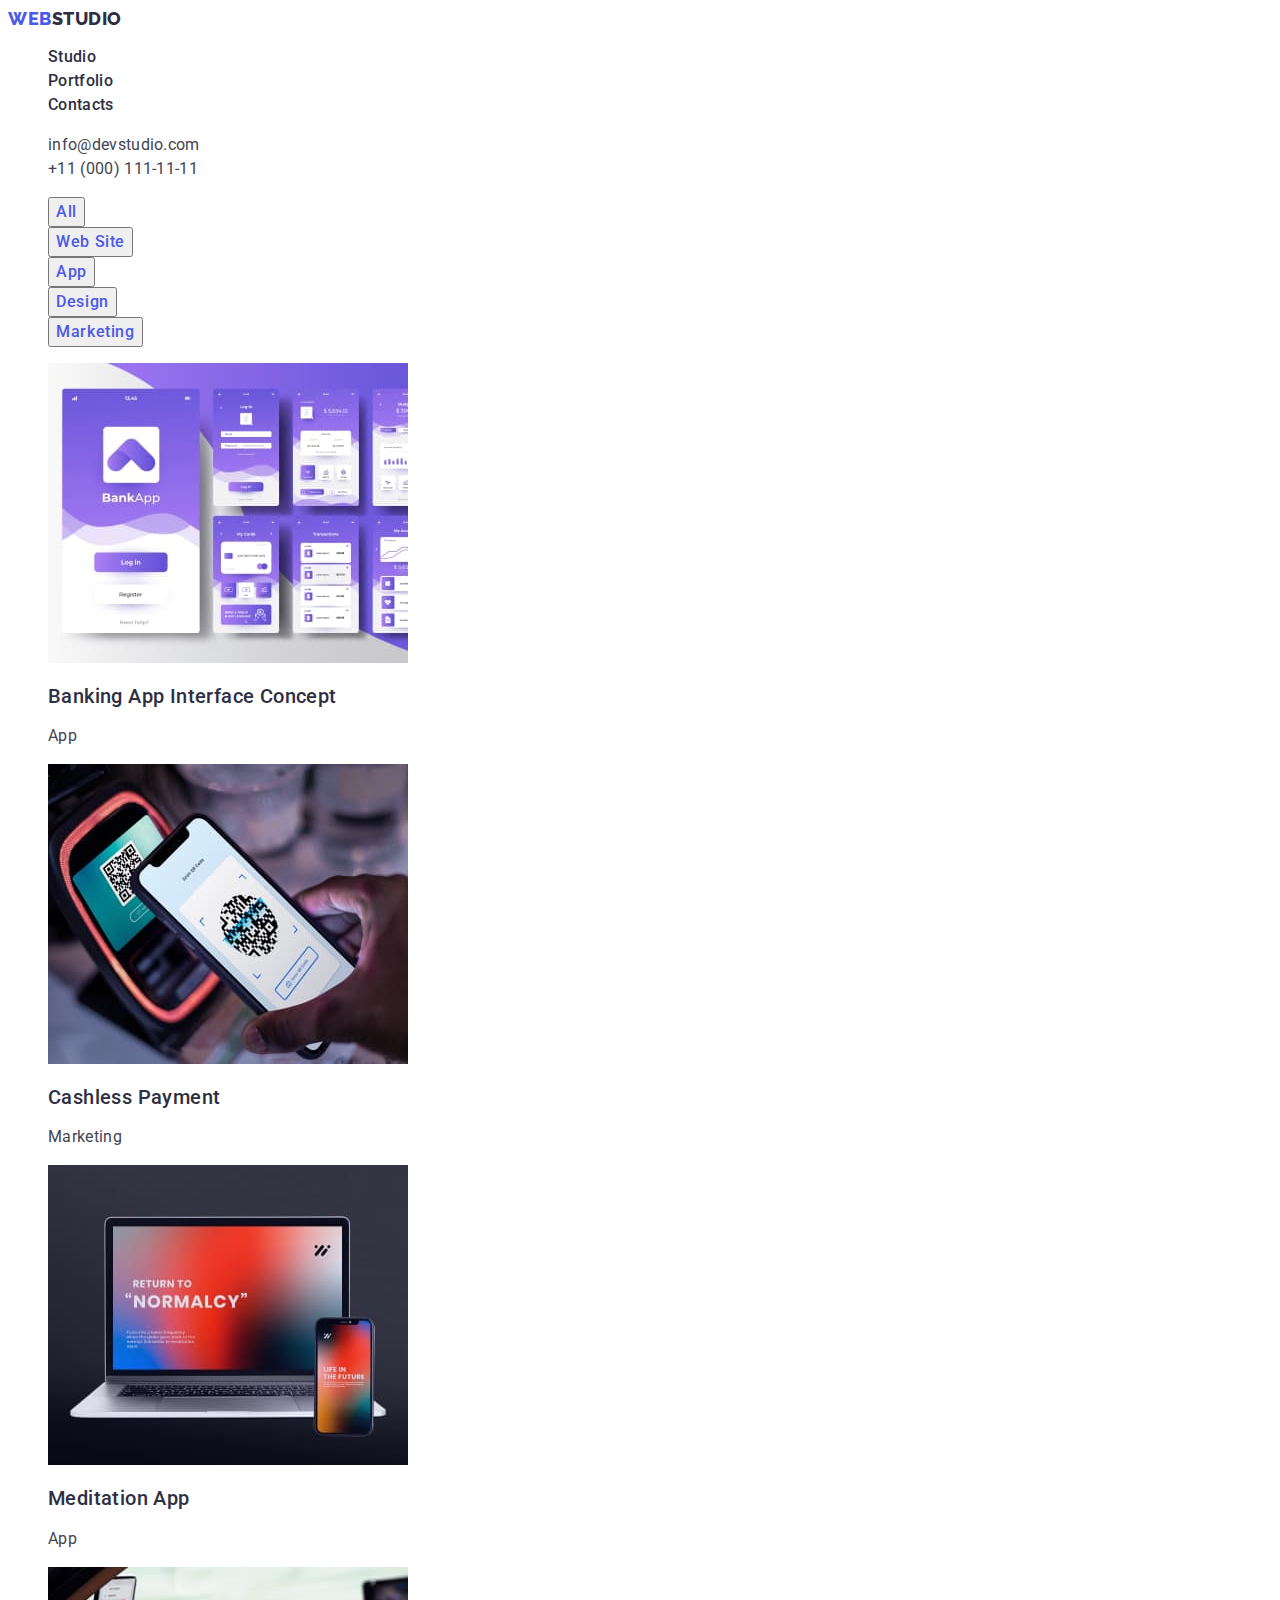
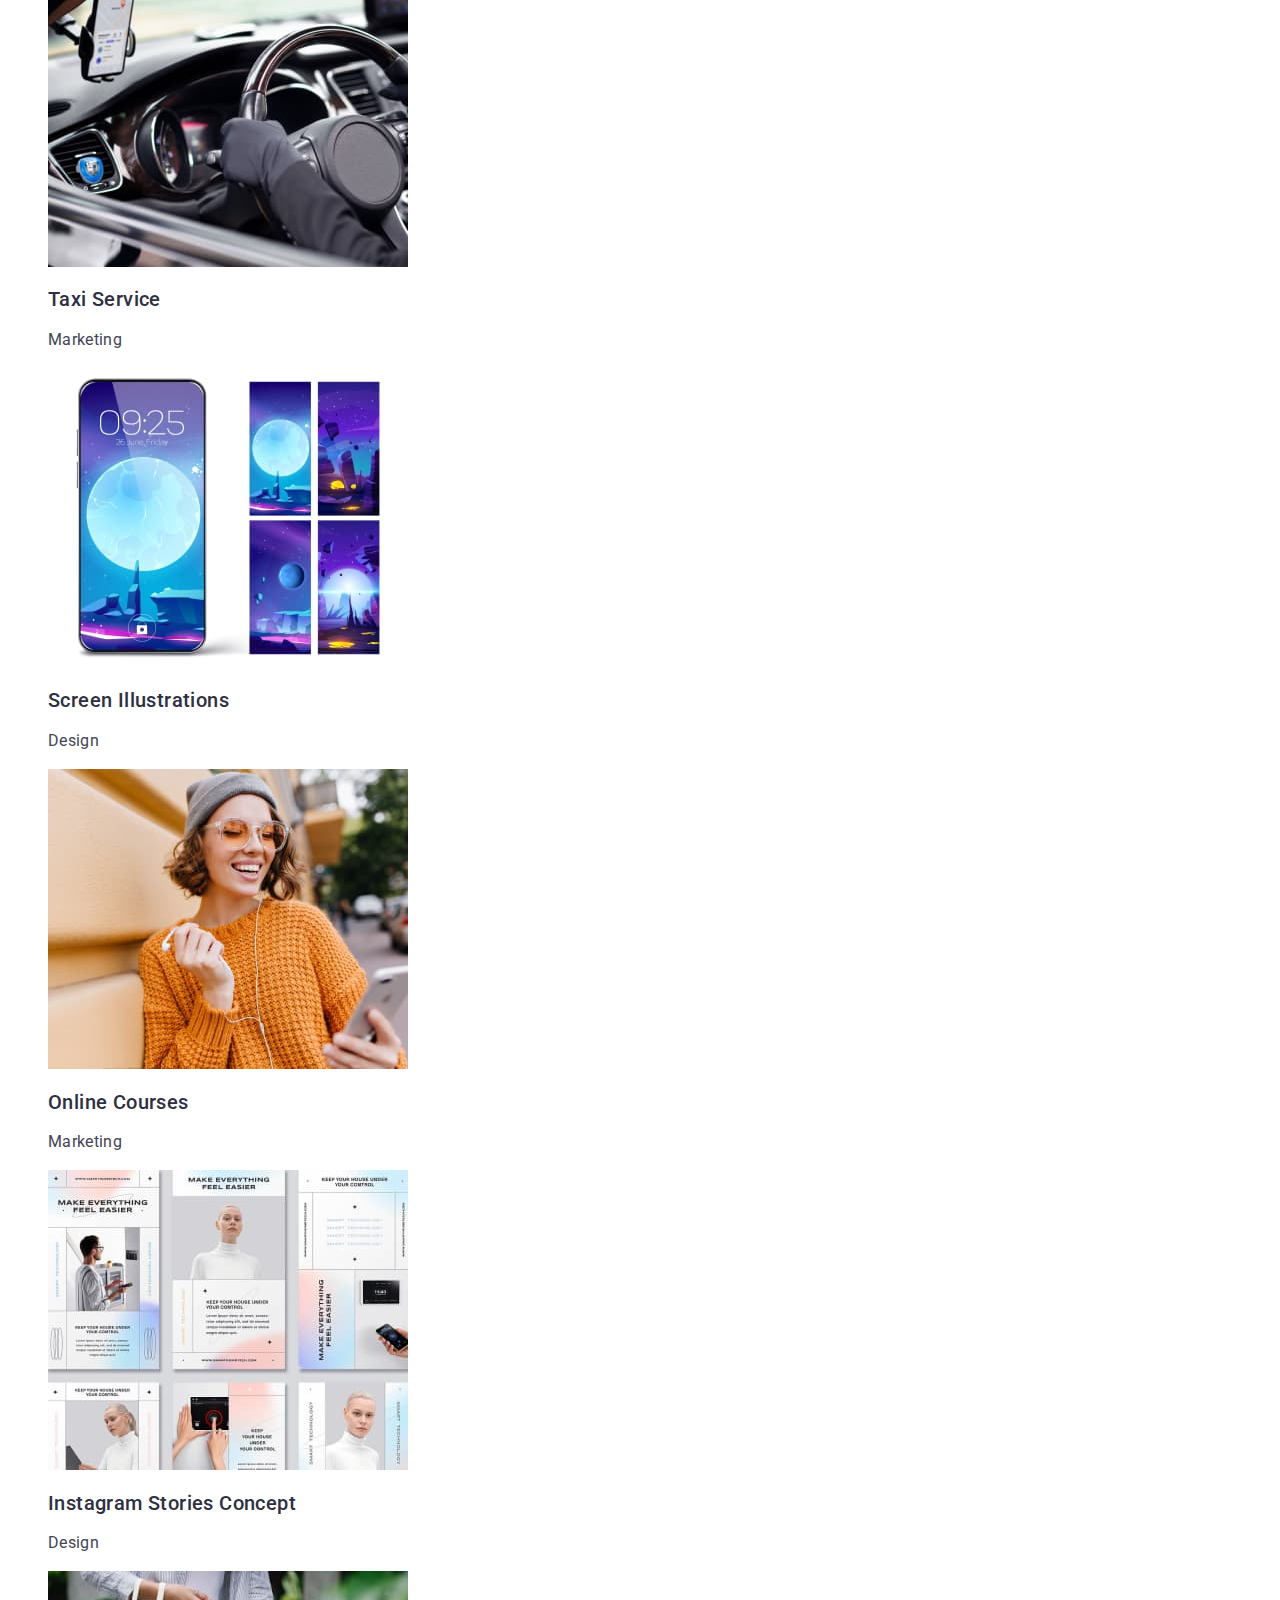
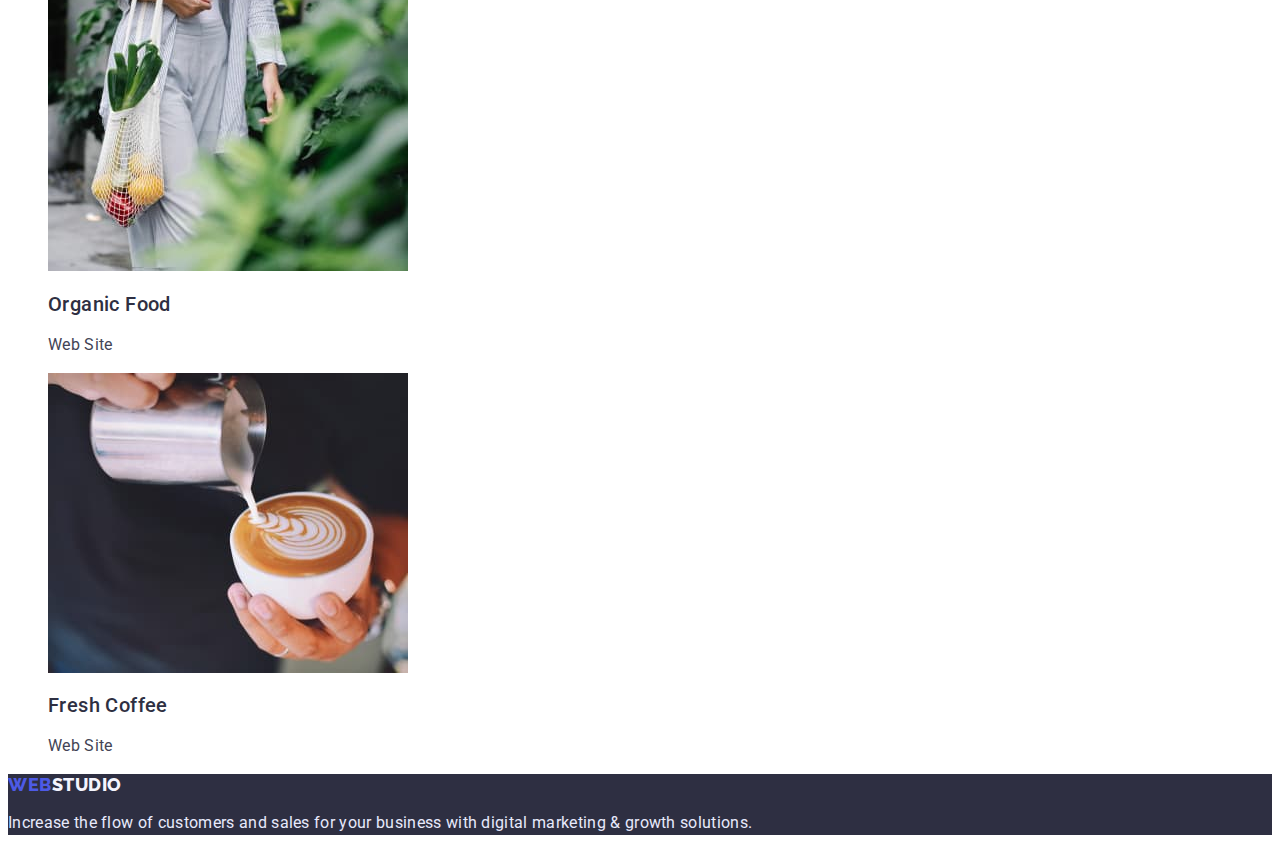
==== portfolio.html @ 5715802c "start" ====
<!DOCTYPE html>
<html lang="en">

<head>
    <meta charset="UTF-8">
    <meta http-equiv="X-UA-Compatible" content="IE=edge">
    <meta name="viewport" content="width=device-width, initial-scale=1.0">
    <title>WebStudio</title>
    <link rel="preconnect" href="https://fonts.googleapis.com">
    <link rel="preconnect" href="https://fonts.gstatic.com" crossorigin>
    <link href="https://fonts.googleapis.com/css2?family=Raleway:wght@800&family=Roboto:wght@400;500;700;900&display=swap"
        rel="stylesheet">
    <link rel="stylesheet" href="./css/styles.css">
</head>

<body>
    <header>
        <nav>
            <a class="logo link" href="">Web<span class="header-logo">Studio</span></a>
            <ul class="list">
                <li><a class="menu-link link" href="./index.html">Studio</a></li>
                <li><a class="menu-link link" href="">Portfolio</a></li>
                <li><a class="menu-link link" href="">Contacts</a></li>
            </ul>
        </nav>
        <address class="contacts">
            <ul class="list">
                <li>
                    <a class="contacts-menu link" href="mailto:info@devstudio.com">info@devstudio.com</a>
                </li>
                <li>
                    <a class="contacts-menu link" href="tel:+110001111111">+11 (000) 111-11-11</a>
                </li>
            </ul>
        </address>
    </header>
    <main>
        <!-- Projects -->
        <section>
            <h1 class="projects-title" hidden>Projects</h1>
            <ul class="list">
            <li>
                <button class="filter-btn-activ" type="button">All</button>
            </li>
            <li>
                <button class="filter-btn-activ" type="button">Web Site</button>
            </li>
            <li>
                <button class="filter-btn-activ" type="button">App</button>
            </li>
            <li>
                <button class="filter-btn-activ" type="button">Design</button>
            </li>
            <li>
                <button class="filter-btn-activ" type="button">Marketing</button>
            </li>
            </ul>

            <ul class="list">
                <li>
                    <a class="link" href="">
                        <img src="./images/banking-app.jpg" alt="banking-app" width="360" height="300"/>
                    <h2 class="card-title">Banking App Interface Concept</h2>
                    <p class="card-text">App</p></a>
                </li>
                <li>
                    <a class="link" href="">
                        <img src="./images/cachleess-payment.jpg" alt="cachleess-payment" width="360" height="300"/>
                    <h2 class="card-title">Cashless Payment</h2>
                    <p class="card-text">Marketing</p></a>
                </li>
                <li>
                    <a class="link" href="">
                        <img src="./images/meditaion-app.jpg" alt="meditaion-app" width="360" height="300"/>
                    
                    <h2 class="card-title">Meditation App</h2>
                    <p class="card-text">App</p></a>
                </li>
                <li>
                    <a class="link" href="">
                        <img src="./images/taxi-service.jpg" alt="taxi-service" width="360" height="300"/>
                    
                    <h2 class="card-title">Taxi Service</h2>
                    <p class="card-text">Marketing</p></a>
                </li>
                <li>
                    <a class="link" href="">
                        <img src="./images/screen-illustration.jpg" alt="screen-illustration" width="360" height="300"/>
                    
                    <h2 class="card-title">Screen Illustrations</h2>
                    <p class="card-text">Design</p></a>
                </li>
                <li>
                    <a class="link" href="">
                        <img src="./images/online-courses.jpg" alt="online-courses" width="360" height="300"/>
                    
                    <h2 class="card-title">Online Courses</h2>
                    <p class="card-text">Marketing</p></a>
                </li>

                <li>
                    <a class="link" href="">
                        <img src="./images/instagram-stories.jpg" alt="instagram-stories" width="360" height="300"/>
                    
                    <h2 class="card-title">Instagram Stories Concept</h2>
                    <p class="card-text">Design</p></a>
                </li>
                <li>
                    <a class="link" href="">
                        <img src="./images/organic-food.jpg" alt="organic-food" width="360" height="300"/>
                    
                    <h2 class="card-title">Organic Food</h2>
                    <p class="card-text">Web Site</p></a>
                </li>
                <li>
                        <a class="link" href="">
                            <img src="./images/fresh-coffe.jpg" alt="fresh-coffe" width="360" height="300"/>
                        
                        <h2 class="card-title">Fresh Coffee</h2>
                        <p class="card-text">Web Site</p></a>
                </li>
            
            </ul>
        </section>
       
    </main>
    <!-- footer -->
    <footer class="footer-color">
        <a class="logo link" href="./index.html">Web<span class="footter-logo">Studio</span></a>
        <p class="fotter-text">
            Increase the flow of customers and sales for your business with digital marketing & growth solutions.
        </p>
    </footer>

</body>

</html>
---- css/styles.css ----
:root {
    --accent-color: #404bbf;
    --primary-text-color: #434455;
    --secondary-color: #2E2F42;
    --logo-color: #4D5AE5;
    --main-titel-color:#ffffff;
    --fotter-text-color:#E7E9FC;
    --footter-logo-color:#F4F4FD;
 }   

.list {
list-style: none;
}
.link {
    text-decoration: none;
}


/*==============header============= */

.logo {
    font-family: "Raleway", sans-serif;
    font-weight: 800;
    font-size: 18px;
    line-height: 1.5;
    line-height: 1.17;
    letter-spacing: 0.03em;
    text-transform: uppercase;
    color: var(--logo-color)
}
.header-logo {
    color:var(--secondary-color);
}
.menu-link {
    font-weight: 500;
    font-size: 16px;
    line-height: 1.5;
    letter-spacing: 0.02em;
    color: var(--secondary-color);
}
.menu-link:hover,
.menu-link:focus {
    color: var(--accent-color);
}

.contacts {
        font-style:normal;
        }
.contacts-menu {
    font-style: normal;
    font-size: 16px;
    line-height: 1.5;
    letter-spacing: 0.02em;
    color: var(--primary-text-color);
}
.contacts-menu:hover,
.contacts-menu:focus {
    color: var(--accent-color);
}

/*=============== body============ */
body {
       font-family: "Roboto", sans-serif;
        color: var(--primary-text-color);
}
.hero-section {
    background-color: var(--secondary-color);
}
.section-team {
    background-color: var(--footter-logo-color);
}
.modal-btn {
        font-family: inherit;
        font-weight: 500;
        font-size: 16px;
        line-height: 1.5;
        letter-spacing: 0.04em;
        cursor: pointer;
        background-color: var(--logo-color);
        color:var(--main-titel-color);
}
.modal-btn:hover,
.modal-btn:focus {
background-color: var(--accent-color); 
}
.filter-btn-activ {
        font-family: inherit;
        font-weight:500;
        font-size: 16px;
        line-height: 1.5;
        letter-spacing: 0.04em;
        cursor: pointer;
        color: var(--logo-color);
}
.filter-btn-activ:hover,
.filter-btn-activ:hover{
    color: var(--main-titel-color);
    background-color: var(--accent-color);
}
.main-title {
        font-weight: 700;
        font-size: 56px;
        line-height: 1.07;
        text-align: center;
        letter-spacing: 0.02em;
        color:var(--main-titel-color);
}
.section-title {
        font-weight: 700;
        font-size: 36px;
        line-height: 1.11;
        text-align: center;
        letter-spacing: 0.02em;
        color:var(--secondary-color);
}
.rectangle-title, 
.team-title
 {
    font-weight: 700;
    font-size: 36px;
    line-height: 1.11;
    letter-spacing: 0.02em;
    text-align: center;
    text-transform: capitalize;
    color: var(--secondary-color);
}
.feature-title {
        font-weight: 500;
        font-size: 20px;
        line-height: 1.2;
        text-transform: capitalize;
        letter-spacing: 0.02em;
        color: var(--secondary-color);
}
.feature,
.team-text {
        font-size: 16px;
        line-height: 1.5;
        letter-spacing: 0.02em;
        color: var(--primary-text-color);
}
.card-title {
        font-weight: 500;
        font-size: 20px;
        line-height: 1.2;
        letter-spacing: 0.02em;
        color:var(--secondary-color);
}
.card-text {
        font-size: 16px;
        line-height: 1.5;
        letter-spacing: 0.02em;
        color: var(--primary-text-color);
}

/*================= body ==============*/
/* =======footer===== */
.footer-color {
    background-color:var(--secondary-color);
}
.fotter-text {
    font-size: 16px;
    line-height: 1.5;
    letter-spacing: 0.02em;
    color:var(--fotter-text-color);
}
.footter-logo {
    color: var(--footter-logo-color);
}
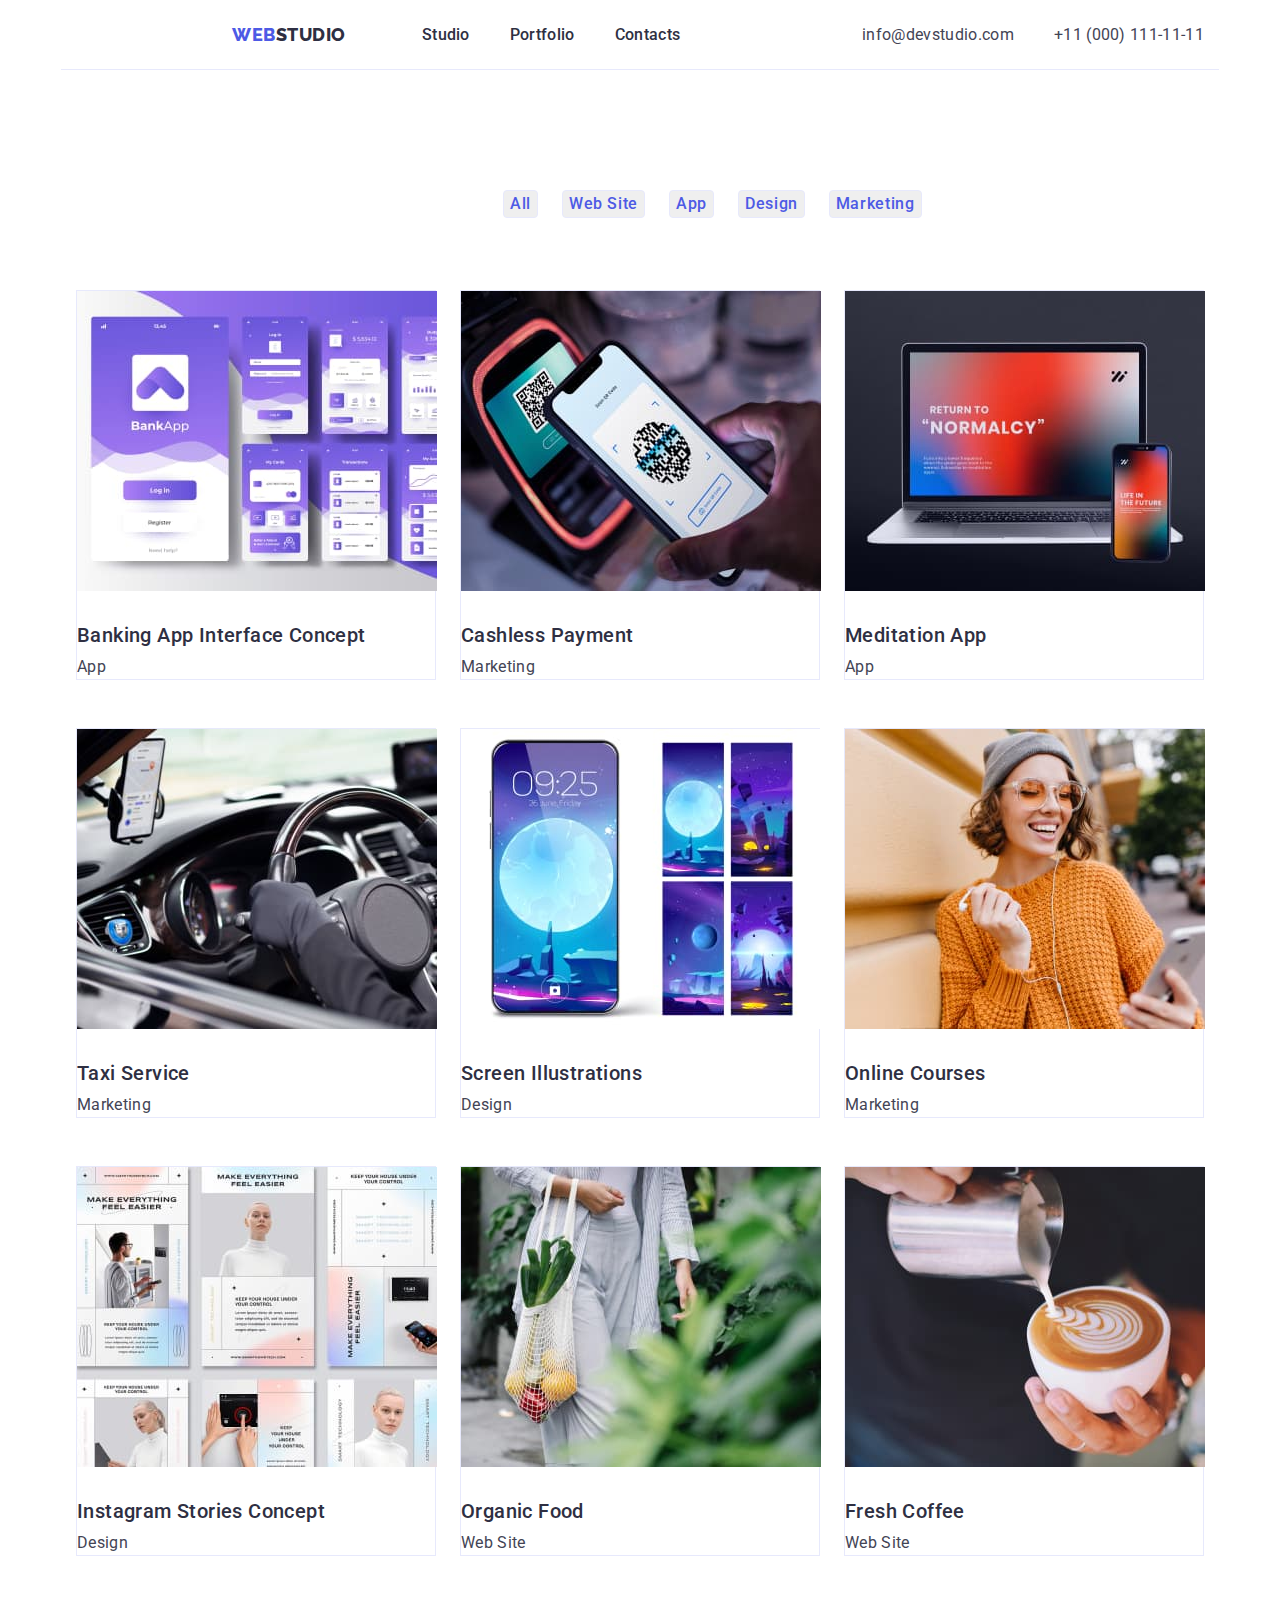
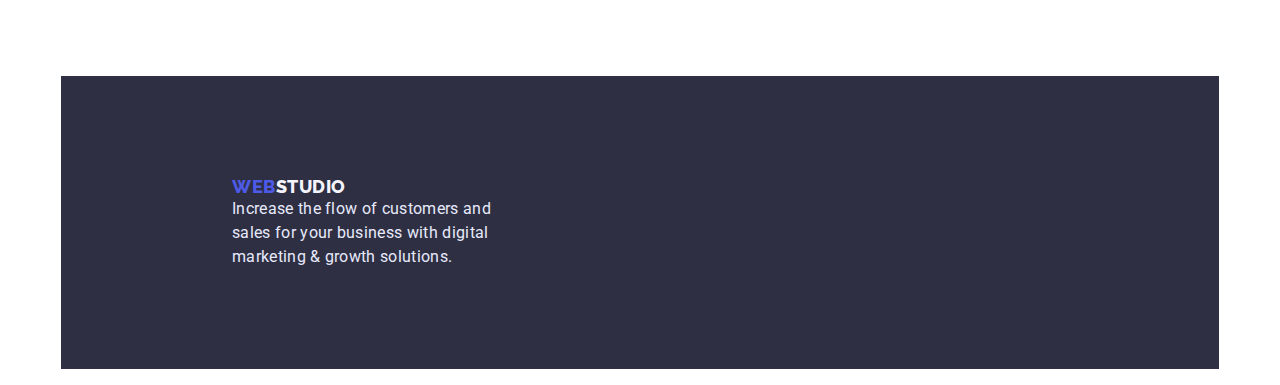
==== commit 2d05d093: "fin" ====
--- a/portfolio.html
+++ b/portfolio.html
@@ -8,128 +8,157 @@
     <title>WebStudio</title>
     <link rel="preconnect" href="https://fonts.googleapis.com">
     <link rel="preconnect" href="https://fonts.gstatic.com" crossorigin>
-    <link href="https://fonts.googleapis.com/css2?family=Raleway:wght@800&family=Roboto:wght@400;500;700;900&display=swap"
+    <link
+        href="https://fonts.googleapis.com/css2?family=Raleway:wght@800&family=Roboto:wght@400;500;700;900&display=swap"
         rel="stylesheet">
+    <link rel="stylesheet"
+        href="https://cdnjs.cloudflare.com/ajax/libs/modern-normalize/1.1.0/modern-normalize.min.css">
     <link rel="stylesheet" href="./css/styles.css">
 </head>
 
 <body>
     <header>
-        <nav>
-            <a class="logo link" href="">Web<span class="header-logo">Studio</span></a>
-            <ul class="list">
-                <li><a class="menu-link link" href="./index.html">Studio</a></li>
-                <li><a class="menu-link link" href="">Portfolio</a></li>
-                <li><a class="menu-link link" href="">Contacts</a></li>
-            </ul>
-        </nav>
-        <address class="contacts">
-            <ul class="list">
-                <li>
-                    <a class="contacts-menu link" href="mailto:info@devstudio.com">info@devstudio.com</a>
-                </li>
-                <li>
-                    <a class="contacts-menu link" href="tel:+110001111111">+11 (000) 111-11-11</a>
-                </li>
-            </ul>
-        </address>
+        <div class="container header-container">
+            <nav class="page-nav">
+                <a class="logo link" href="">Web<span class="header-logo">Studio</span></a>
+                <ul class="list menu">
+                    <li class="menu-nav"><a class="menu-link link " href="./index.html">Studio</a></li>
+                    <li class="menu-nav"><a class="menu-link link " href="./portfolio.html">Portfolio</a></li>
+                    <li class="menu-nav"><a class="menu-link link " href="">Contacts</a></li>
+                </ul>
+            </nav>
+            <address class="contacts">
+                <ul class="list menu-item">
+                    <li class="e-mail">
+                        <a class="contacts-menu link" href="mailto:info@devstudio.com">info@devstudio.com</a>
+                    </li>
+                    <li>
+                        <a class="contacts-menu link" href="tel:+110001111111">+11 (000) 111-11-11</a>
+                    </li>
+                </ul>
+            </address>
+        </div>
+    
     </header>
     <main>
         <!-- Projects -->
         <section>
-            <h1 class="projects-title" hidden>Projects</h1>
-            <ul class="list">
-            <li>
-                <button class="filter-btn-activ" type="button">All</button>
-            </li>
-            <li>
-                <button class="filter-btn-activ" type="button">Web Site</button>
-            </li>
-            <li>
-                <button class="filter-btn-activ" type="button">App</button>
-            </li>
-            <li>
-                <button class="filter-btn-activ" type="button">Design</button>
-            </li>
-            <li>
-                <button class="filter-btn-activ" type="button">Marketing</button>
-            </li>
-            </ul>
+            <div class="section container">
+                            <h1 class="projects-title" hidden>Projects</h1>
+                            <ul class="list filter-btn">
+                                <li>
+                                    <button class="filter-btn-activ" type="button">All</button>
+                                </li>
+                                <li>
+                                    <button class="filter-btn-activ" type="button">Web Site</button>
+                                </li>
+                                <li>
+                                    <button class="filter-btn-activ" type="button">App</button>
+                                </li>
+                                <li>
+                                    <button class="filter-btn-activ" type="button">Design</button>
+                                </li>
+                                <li>
+                                    <button class="filter-btn-activ" type="button">Marketing</button>
+                                </li>
+                            </ul>
 
-            <ul class="list">
-                <li>
+            <ul class="list projects-card">
+                <li class="projects-card-item">
                     <a class="link" href="">
-                        <img src="./images/banking-app.jpg" alt="banking-app" width="360" height="300"/>
-                    <h2 class="card-title">Banking App Interface Concept</h2>
-                    <p class="card-text">App</p></a>
+                        <img src="./images/banking-app.jpg" alt="banking-app" width="360" height="300"/></a>
+                    <div class="card-data">
+                        <h2 class="card-title">Banking App Interface Concept</h2>
+                        <p class="card-text">App</p>
+                    </div>
                 </li>
-                <li>
+                <li class="projects-card-item">
                     <a class="link" href="">
-                        <img src="./images/cachleess-payment.jpg" alt="cachleess-payment" width="360" height="300"/>
-                    <h2 class="card-title">Cashless Payment</h2>
-                    <p class="card-text">Marketing</p></a>
+                        <img src="./images/cachleess-payment.jpg" alt="cachleess-payment" width="360" height="300"/></a>
+                    <div class="card-data">
+                        <h2 class="card-title">Cashless Payment</h2>
+                        <p class="card-text">Marketing</p>
+                    </div>
                 </li>
-                <li>
+                <li class="projects-card-item">
                     <a class="link" href="">
-                        <img src="./images/meditaion-app.jpg" alt="meditaion-app" width="360" height="300"/>
+                        <img src="./images/meditaion-app.jpg" alt="meditaion-app" width="360" height="300"/></a>
                     
-                    <h2 class="card-title">Meditation App</h2>
-                    <p class="card-text">App</p></a>
+                    <div class="card-data">
+                        <h2 class="card-title">Meditation App</h2>
+                    <p class="card-text">App</p>
+                    </div>
                 </li>
-                <li>
+                <li class="projects-card-item">
                     <a class="link" href="">
-                        <img src="./images/taxi-service.jpg" alt="taxi-service" width="360" height="300"/>
+                        <img src="./images/taxi-service.jpg" alt="taxi-service" width="360" height="300"/></a>
                     
-                    <h2 class="card-title">Taxi Service</h2>
-                    <p class="card-text">Marketing</p></a>
+                    <div class="card-data">
+                        <h2 class="card-title">Taxi Service</h2>
+                        <p class="card-text">Marketing</p>
+                    </div>
                 </li>
-                <li>
+                <li class="projects-card-item">
                     <a class="link" href="">
-                        <img src="./images/screen-illustration.jpg" alt="screen-illustration" width="360" height="300"/>
+                        <img src="./images/screen-illustration.jpg" alt="screen-illustration" width="360" height="300"/></a>
                     
-                    <h2 class="card-title">Screen Illustrations</h2>
-                    <p class="card-text">Design</p></a>
+                    <div class="card-data">
+                        <h2 class="card-title">Screen Illustrations</h2>
+                        <p class="card-text">Design</p>
+                    </div>
                 </li>
-                <li>
+                <li class="projects-card-item">
                     <a class="link" href="">
-                        <img src="./images/online-courses.jpg" alt="online-courses" width="360" height="300"/>
+                        <img src="./images/online-courses.jpg" alt="online-courses" width="360" height="300"/></a>
                     
-                    <h2 class="card-title">Online Courses</h2>
-                    <p class="card-text">Marketing</p></a>
+                    <div class="card-data">
+                        <h2 class="card-title">Online Courses</h2>
+                        <p class="card-text">Marketing</p>
+                    </div>
                 </li>
 
-                <li>
+                <li class="projects-card-item">
                     <a class="link" href="">
-                        <img src="./images/instagram-stories.jpg" alt="instagram-stories" width="360" height="300"/>
+                        <img src="./images/instagram-stories.jpg" alt="instagram-stories" width="360" height="300"/></a>
                     
-                    <h2 class="card-title">Instagram Stories Concept</h2>
-                    <p class="card-text">Design</p></a>
+                    <div class="card-data">
+                        <h2 class="card-title">Instagram Stories Concept</h2>
+                        <p class="card-text">Design</p>
+                    </div>
                 </li>
-                <li>
+                <li class="projects-card-item">
                     <a class="link" href="">
-                        <img src="./images/organic-food.jpg" alt="organic-food" width="360" height="300"/>
+                        <img src="./images/organic-food.jpg" alt="organic-food" width="360" height="300"/></a>
                     
-                    <h2 class="card-title">Organic Food</h2>
-                    <p class="card-text">Web Site</p></a>
+                    <div class="card-data">
+                        <h2 class="card-title">Organic Food</h2>
+                        <p class="card-text">Web Site</p>
+                    </div>
                 </li>
-                <li>
+                <li class="projects-card-item">
                         <a class="link" href="">
-                            <img src="./images/fresh-coffe.jpg" alt="fresh-coffe" width="360" height="300"/>
+                            <img src="./images/fresh-coffe.jpg" alt="fresh-coffe" width="360" height="300"/></a>
                         
-                        <h2 class="card-title">Fresh Coffee</h2>
-                        <p class="card-text">Web Site</p></a>
+                        <div class="card-data">
+                            <h2 class="card-title">Fresh Coffee</h2>
+                            <p class="card-text">Web Site</p>
+                        </div>
                 </li>
             
             </ul>
+            </div>
         </section>
        
     </main>
     <!-- footer -->
-    <footer class="footer-color">
-        <a class="logo link" href="./index.html">Web<span class="footter-logo">Studio</span></a>
-        <p class="fotter-text">
-            Increase the flow of customers and sales for your business with digital marketing & growth solutions.
-        </p>
+    <footer class="footer-color container">
+        <div class="fotter-page">
+            <a class="logo link" href="./index.html">Web<span class="footter-logo">Studio</span></a>
+            <p class="fotter-text">
+                Increase the flow of customers and sales for your business with digital marketing & growth solutions.
+            </p>
+        </div>
+    
     </footer>
 
 </body>
--- a/css/styles.css
+++ b/css/styles.css
@@ -15,18 +15,59 @@
     text-decoration: none;
 }
 
+ul {
+    margin-top: 0;
+    margin-bottom: 0;
+    padding-left: 0;
+}
+
+h1,h2,h3,h4,p {
+    margin-top: 0;
+    margin-bottom: 0;
+    margin-right: 0;
+}
+img {
+    display: block;
+}
+.container {
+    width: 1158px;
+    margin-left: auto;
+    margin-right: auto;
+    padding-left: 15px;
+    padding-right: 15px;
+    /* border: 1px solid tomato; */
+}
 
 /*==============header============= */
-
+.header-container{
+    display: flex;
+    align-items: center;
+    border-bottom: 1px solid var(--fotter-text-color);
+}
+.page-nav{
+    display: flex;
+    align-items: center;
+}
+.menu{
+    display: flex;
+    align-items: center;
+    
+}
+.menu-nav:not(:last-child){
+    margin-right: 40px;
+}
 .logo {
     font-family: "Raleway", sans-serif;
     font-weight: 800;
     font-size: 18px;
-    line-height: 1.5;
     line-height: 1.17;
     letter-spacing: 0.03em;
     text-transform: uppercase;
-    color: var(--logo-color)
+    color: var(--logo-color);
+    margin-right: 76px;
+    padding-top: 24px;
+    padding-bottom: 24px;
+    padding-left: 156px;
 }
 .header-logo {
     color:var(--secondary-color);
@@ -37,14 +78,21 @@
     line-height: 1.5;
     letter-spacing: 0.02em;
     color: var(--secondary-color);
-}
+    padding-top: 24px;
+    padding-bottom: 24px;
+}
+
 .menu-link:hover,
 .menu-link:focus {
     color: var(--accent-color);
 }
+.menu-nav {
+    margin-right: 40px;
+}
 
 .contacts {
         font-style:normal;
+        margin-left: auto;
         }
 .contacts-menu {
     font-style: normal;
@@ -52,10 +100,23 @@
     line-height: 1.5;
     letter-spacing: 0.02em;
     color: var(--primary-text-color);
+    padding-top: 24px;
+    padding-bottom: 24px;
 }
 .contacts-menu:hover,
 .contacts-menu:focus {
     color: var(--accent-color);
+}
+.menu-item {
+    display: flex;
+    align-items: center;
+}
+.e-mail {
+    margin-right: 40px;
+}
+
+button{
+    cursor: pointer;
 }
 
 /*=============== body============ */
@@ -64,10 +125,17 @@
         color: var(--primary-text-color);
 }
 .hero-section {
+    height: 600px;
     background-color: var(--secondary-color);
-}
+    text-align: center;
+}
+
 .section-team {
     background-color: var(--footter-logo-color);
+    text-align: center;
+}
+.section-rectangle{
+    text-align: center;
 }
 .modal-btn {
         font-family: inherit;
@@ -75,9 +143,13 @@
         font-size: 16px;
         line-height: 1.5;
         letter-spacing: 0.04em;
-        cursor: pointer;
         background-color: var(--logo-color);
         color:var(--main-titel-color);
+        padding-bottom: 188px;
+        padding: 16px 32px;
+        border-radius: 4px;
+        box-shadow: 0px 4px 4px rgba(0, 0, 0, 0.15);
+        
 }
 .modal-btn:hover,
 .modal-btn:focus {
@@ -89,40 +161,60 @@
         font-size: 16px;
         line-height: 1.5;
         letter-spacing: 0.04em;
-        cursor: pointer;
         color: var(--logo-color);
+        border: 1px solid var(--fotter-text-color);
+        border-radius: 4px;
 }
 .filter-btn-activ:hover,
 .filter-btn-activ:hover{
     color: var(--main-titel-color);
     background-color: var(--accent-color);
+    box-shadow: 0px 3px 1px rgba(0, 0, 0, 0.1), 0px 2px 1px rgba(0, 0, 0, 0.08), 0px 2px 2px rgba(0, 0, 0, 0.12);
+}
+.filter-btn{
+    display: flex;
+    margin-bottom: 72px;
+    padding-left: 427px;
+    gap: 24px;
 }
 .main-title {
         font-weight: 700;
         font-size: 56px;
         line-height: 1.07;
-        text-align: center;
         letter-spacing: 0.02em;
         color:var(--main-titel-color);
+        width: 496px;
+        margin-right: auto;
+        margin-left: auto;
+        padding-top: 188px;
+        padding-bottom: 48px;
+        
 }
 .section-title {
         font-weight: 700;
         font-size: 36px;
         line-height: 1.11;
-        text-align: center;
         letter-spacing: 0.02em;
         color:var(--secondary-color);
 }
-.rectangle-title, 
+.rectangle-title,
 .team-title
  {
     font-weight: 700;
     font-size: 36px;
     line-height: 1.11;
     letter-spacing: 0.02em;
-    text-align: center;
     text-transform: capitalize;
     color: var(--secondary-color);
+    margin-bottom: 72px;
+}
+.section {
+    padding-top: 120px;
+    padding-bottom: 120px;
+}
+.feature-page {
+    display: flex;
+    gap: 24px;
 }
 .feature-title {
         font-weight: 500;
@@ -131,6 +223,7 @@
         text-transform: capitalize;
         letter-spacing: 0.02em;
         color: var(--secondary-color);
+        margin-bottom: 8px;
 }
 .feature,
 .team-text {
@@ -139,18 +232,53 @@
         letter-spacing: 0.02em;
         color: var(--primary-text-color);
 }
+.rectangle-page {
+    display: flex;
+    gap: 24px;
+   
+}
+.team-page {
+    display: flex;
+    gap: 24px;
+  
+}
+.projects-card {
+    display: flex;
+    flex-wrap: wrap;
+    gap: 48px 24px;
+}
+.projects-card-item {
+    border: 1px solid var(--fotter-text-color);
+    width: calc((100% - 48px) / 3);
+}
+
 .card-title {
         font-weight: 500;
         font-size: 20px;
         line-height: 1.2;
         letter-spacing: 0.02em;
         color:var(--secondary-color);
+        margin-bottom: 8px;
+       
+}
+
+.card-data {
+    margin-top: 32px;
+
 }
 .card-text {
         font-size: 16px;
         line-height: 1.5;
         letter-spacing: 0.02em;
         color: var(--primary-text-color);
+        
+}
+.card-border{
+    margin-top: 32px;
+    padding-left: 16px;
+    padding-right: 16px;
+    box-shadow: 0px 1px 6px rgba(46, 47, 66, 0.08), 0px 1px 1px rgba(46, 47, 66, 0.16), 0px 2px 1px rgba(46, 47, 66, 0.08);
+    border-radius: 0px 0px 4px 4px;
 }
 
 /*================= body ==============*/
@@ -158,12 +286,19 @@
 .footer-color {
     background-color:var(--secondary-color);
 }
+.footter-logo {
+    color: var(--footter-logo-color);
+}
+.fotter-page {
+    padding-top: 100px;
+    margin-bottom: 16px; 
+}
 .fotter-text {
     font-size: 16px;
     line-height: 1.5;
     letter-spacing: 0.02em;
-    color:var(--fotter-text-color);
-}
-.footter-logo {
-    color: var(--footter-logo-color);
+    color: var(--fotter-text-color);
+    width: 420px;
+    padding-left: 156px;
+    padding-bottom: 100px;
 }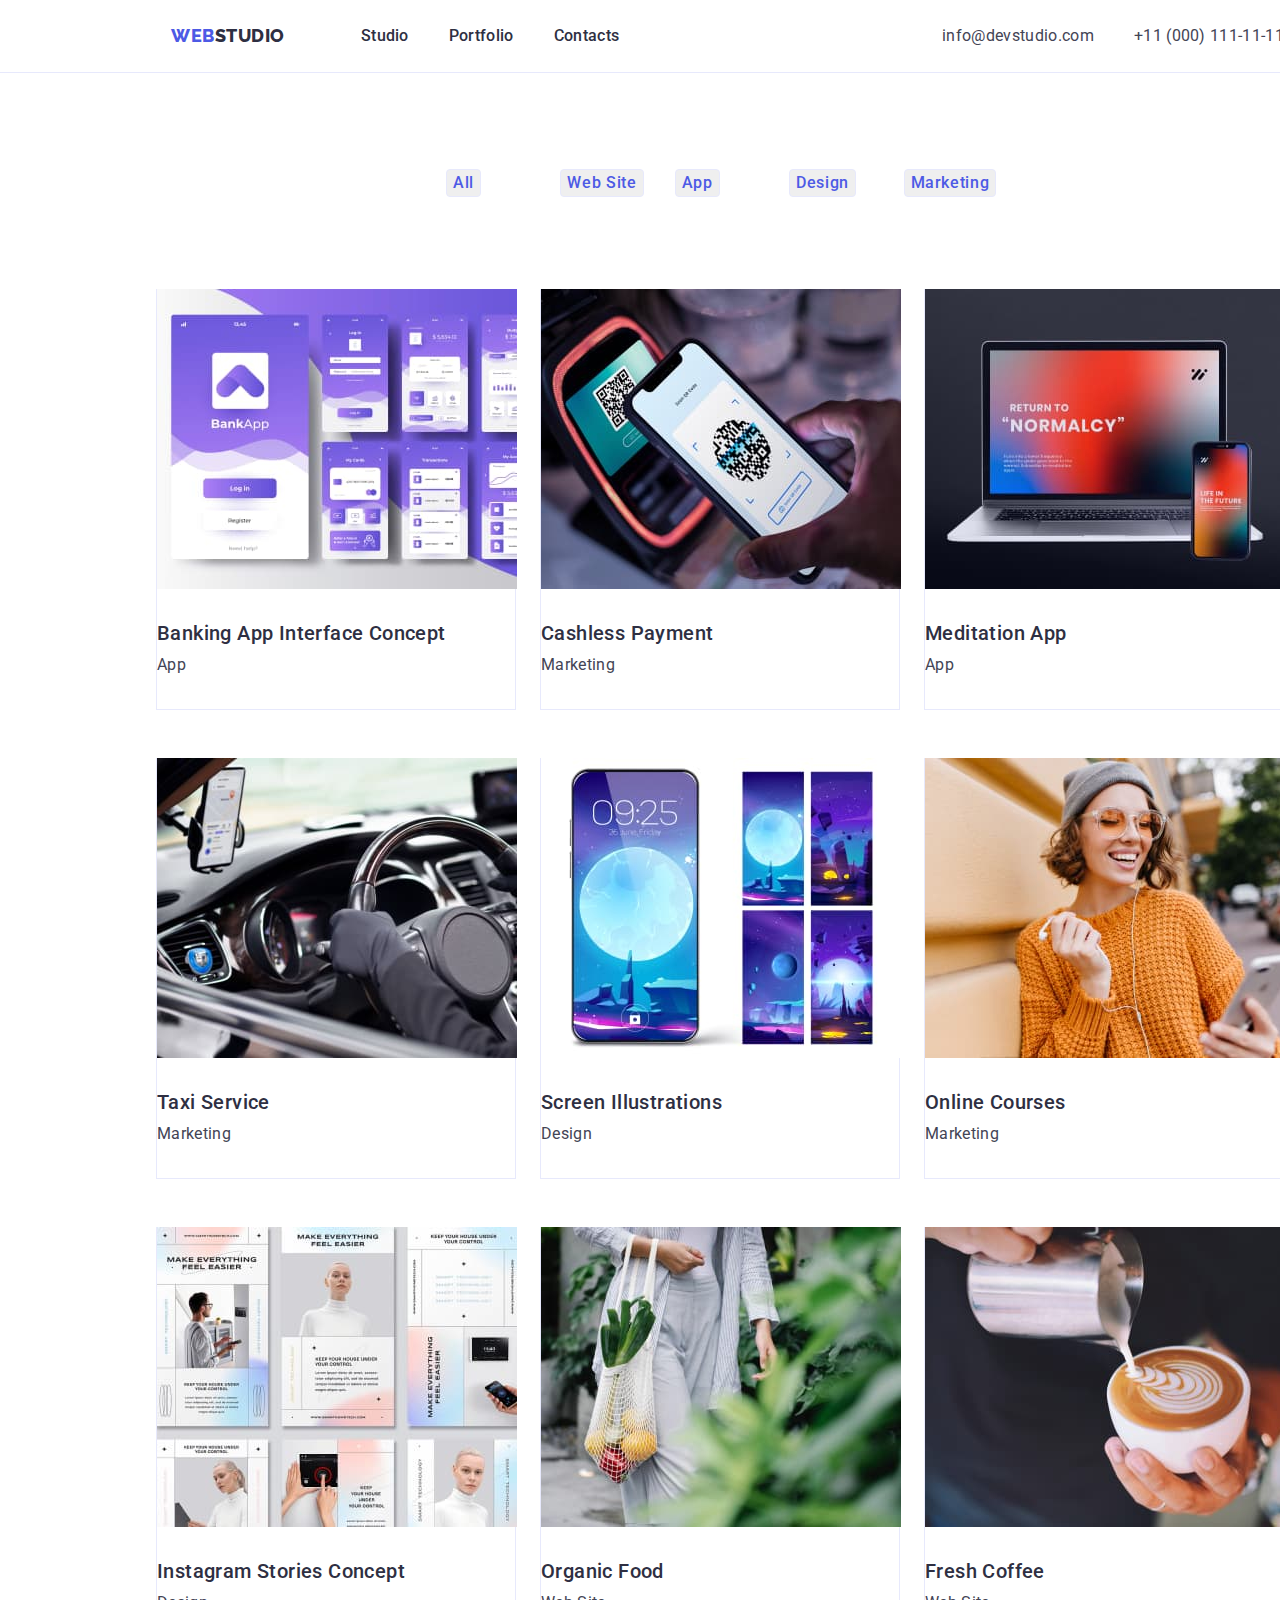
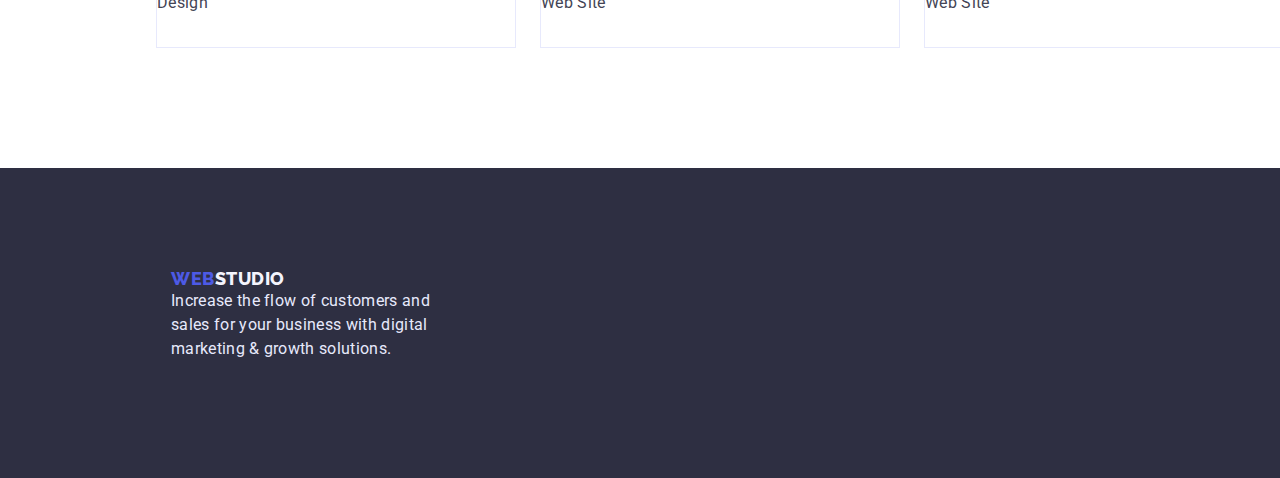
==== commit 5e190033: "final" ====
--- a/portfolio.html
+++ b/portfolio.html
@@ -18,47 +18,49 @@
 
 <body>
     <header>
-        <div class="container header-container">
-            <nav class="page-nav">
-                <a class="logo link" href="">Web<span class="header-logo">Studio</span></a>
-                <ul class="list menu">
-                    <li class="menu-nav"><a class="menu-link link " href="./index.html">Studio</a></li>
-                    <li class="menu-nav"><a class="menu-link link " href="./portfolio.html">Portfolio</a></li>
-                    <li class="menu-nav"><a class="menu-link link " href="">Contacts</a></li>
-                </ul>
-            </nav>
-            <address class="contacts">
-                <ul class="list menu-item">
-                    <li class="e-mail">
-                        <a class="contacts-menu link" href="mailto:info@devstudio.com">info@devstudio.com</a>
-                    </li>
-                    <li>
-                        <a class="contacts-menu link" href="tel:+110001111111">+11 (000) 111-11-11</a>
-                    </li>
-                </ul>
-            </address>
+        <div class="header-page">
+            <div class="container header-container">
+                <nav class="page-nav">
+                    <a class="logo link" href="">Web<span class="header-logo">Studio</span></a>
+                    <ul class="list menu">
+                        <li class="menu-nav"><a class="menu-link link " href="./index.html">Studio</a></li>
+                        <li class="menu-nav"><a class="menu-link link " href="./portfolio.html">Portfolio</a></li>
+                        <li class="menu-nav"><a class="menu-link link " href="">Contacts</a></li>
+                    </ul>
+                </nav>
+                <address class="contacts">
+                    <ul class="list menu-item">
+                        <li class="e-mail">
+                            <a class="contacts-menu link" href="mailto:info@devstudio.com">info@devstudio.com</a>
+                        </li>
+                        <li>
+                            <a class="contacts-menu link" href="tel:+110001111111">+11 (000) 111-11-11</a>
+                        </li>
+                    </ul>
+                </address>
+            </div>
         </div>
     
     </header>
     <main>
         <!-- Projects -->
-        <section>
-            <div class="section container">
-                            <h1 class="projects-title" hidden>Projects</h1>
+        <section class="section-projects">
+            <div class="container">
+                            <h1 class="visually-hidden">Projects</h1>
                             <ul class="list filter-btn">
-                                <li>
+                                <li class="filter-btn-item">
                                     <button class="filter-btn-activ" type="button">All</button>
                                 </li>
-                                <li>
+                                <li class="filter-btn-item">
                                     <button class="filter-btn-activ" type="button">Web Site</button>
                                 </li>
-                                <li>
+                                <li class="filter-btn-item">
                                     <button class="filter-btn-activ" type="button">App</button>
                                 </li>
-                                <li>
+                                <li class="filter-btn-item">
                                     <button class="filter-btn-activ" type="button">Design</button>
                                 </li>
-                                <li>
+                                <li class="filter-btn-item">
                                     <button class="filter-btn-activ" type="button">Marketing</button>
                                 </li>
                             </ul>
@@ -151,15 +153,15 @@
        
     </main>
     <!-- footer -->
-    <footer class="footer-color container">
-        <div class="fotter-page">
-            <a class="logo link" href="./index.html">Web<span class="footter-logo">Studio</span></a>
-            <p class="fotter-text">
-                Increase the flow of customers and sales for your business with digital marketing & growth solutions.
-            </p>
-        </div>
-    
-    </footer>
+<footer class="footer-color">
+    <div class="container  fotter-page">
+        <a class="logo link" href="./index.html">Web<span class="footter-logo">Studio</span></a>
+        <p class="fotter-text">
+            Increase the flow of customers and sales for your business with digital marketing & growth solutions.
+        </p>
+    </div>
+
+</footer>
 
 </body>
 
--- a/css/styles.css
+++ b/css/styles.css
@@ -35,27 +35,41 @@
     margin-right: auto;
     padding-left: 15px;
     padding-right: 15px;
+    
     /* border: 1px solid tomato; */
+    /* background-color: tomato; */
 }
 
 /*==============header============= */
-.header-container{
+.header-page {
+    padding-top: 24px;
+    padding-bottom: 24px;
+    border-bottom: 1px solid var(--fotter-text-color);
+
+}
+
+.header-container {
     display: flex;
     align-items: center;
-    border-bottom: 1px solid var(--fotter-text-color);
+   
 }
 .page-nav{
     display: flex;
     align-items: center;
 }
-.menu{
+.menu {
     display: flex;
     align-items: center;
     
 }
-.menu-nav:not(:last-child){
+.menu-nav {
     margin-right: 40px;
 }
+
+.menu-nav:last-child {
+    margin-right: 0;
+}
+
 .logo {
     font-family: "Raleway", sans-serif;
     font-weight: 800;
@@ -65,9 +79,7 @@
     text-transform: uppercase;
     color: var(--logo-color);
     margin-right: 76px;
-    padding-top: 24px;
-    padding-bottom: 24px;
-    padding-left: 156px;
+    padding-left: 15px;
 }
 .header-logo {
     color:var(--secondary-color);
@@ -78,16 +90,11 @@
     line-height: 1.5;
     letter-spacing: 0.02em;
     color: var(--secondary-color);
-    padding-top: 24px;
-    padding-bottom: 24px;
 }
 
 .menu-link:hover,
 .menu-link:focus {
     color: var(--accent-color);
-}
-.menu-nav {
-    margin-right: 40px;
 }
 
 .contacts {
@@ -100,8 +107,6 @@
     line-height: 1.5;
     letter-spacing: 0.02em;
     color: var(--primary-text-color);
-    padding-top: 24px;
-    padding-bottom: 24px;
 }
 .contacts-menu:hover,
 .contacts-menu:focus {
@@ -123,9 +128,12 @@
 body {
        font-family: "Roboto", sans-serif;
         color: var(--primary-text-color);
+        min-width: 1440px;
 }
 .hero-section {
     height: 600px;
+    padding-top: 188px;
+    padding-bottom: 188px;
     background-color: var(--secondary-color);
     text-align: center;
 }
@@ -135,8 +143,19 @@
     text-align: center;
 }
 .section-rectangle{
+    padding-bottom: 120px;
     text-align: center;
 }
+
+.section {
+    padding-top: 120px;
+    padding-bottom: 120px;
+}
+.section-projects {
+    padding-top: 96px;
+    padding-bottom: 120px;
+}
+
 .modal-btn {
         font-family: inherit;
         font-weight: 500;
@@ -145,16 +164,30 @@
         letter-spacing: 0.04em;
         background-color: var(--logo-color);
         color:var(--main-titel-color);
-        padding-bottom: 188px;
         padding: 16px 32px;
+        border: none;
         border-radius: 4px;
-        box-shadow: 0px 4px 4px rgba(0, 0, 0, 0.15);
         
 }
 .modal-btn:hover,
 .modal-btn:focus {
 background-color: var(--accent-color); 
 }
+
+.filter-btn {
+    /* width: 586px; */
+    height: 48px;
+    display: flex;
+    justify-content:center;
+    padding-left: 290px;
+    padding-right: 290px;
+    margin-bottom: 72px;
+    gap: 24px;
+}
+.filter-btn-item {
+    width: calc((100% - 96px) / 5);
+}
+
 .filter-btn-activ {
         font-family: inherit;
         font-weight:500;
@@ -164,6 +197,7 @@
         color: var(--logo-color);
         border: 1px solid var(--fotter-text-color);
         border-radius: 4px;
+
 }
 .filter-btn-activ:hover,
 .filter-btn-activ:hover{
@@ -171,12 +205,9 @@
     background-color: var(--accent-color);
     box-shadow: 0px 3px 1px rgba(0, 0, 0, 0.1), 0px 2px 1px rgba(0, 0, 0, 0.08), 0px 2px 2px rgba(0, 0, 0, 0.12);
 }
-.filter-btn{
-    display: flex;
-    margin-bottom: 72px;
-    padding-left: 427px;
-    gap: 24px;
-}
+
+
+
 .main-title {
         font-weight: 700;
         font-size: 56px;
@@ -186,8 +217,7 @@
         width: 496px;
         margin-right: auto;
         margin-left: auto;
-        padding-top: 188px;
-        padding-bottom: 48px;
+        margin-bottom: 48px;
         
 }
 .section-title {
@@ -208,13 +238,25 @@
     color: var(--secondary-color);
     margin-bottom: 72px;
 }
-.section {
-    padding-top: 120px;
-    padding-bottom: 120px;
-}
+.visually-hidden {
+    position: absolute;
+    width: 1px;
+    height: 1px;
+    margin: -1px;
+    border: 0;
+    padding: 0;
+    white-space: nowrap;
+    clip-path: inset(100%);
+    clip: rect(0 0 0 0);
+    overflow: hidden;
+}
+
 .feature-page {
     display: flex;
     gap: 24px;
+}
+.feature-page-item {
+width: calc((100% - 72px) / 4);
 }
 .feature-title {
         font-weight: 500;
@@ -237,10 +279,27 @@
     gap: 24px;
    
 }
+.rectangle-page-item {
+    width: calc((100% - 48px) / 3);
+}
+
 .team-page {
     display: flex;
     gap: 24px;
   
+}
+.team-page-item {
+    width: calc((100% - 72px) / 4);
+    box-shadow: 0px 1px 6px rgba(46, 47, 66, 0.08), 0px 1px 1px rgba(46, 47, 66, 0.16), 0px 2px 1px rgba(46, 47, 66, 0.08);
+        border-radius: 0px 0px 4px 4px;
+}
+
+.card-border {
+    margin-top: 32px;
+    padding-left: 16px;
+    padding-right: 16px;
+    padding-bottom: 32px;
+   
 }
 .projects-card {
     display: flex;
@@ -250,6 +309,8 @@
 .projects-card-item {
     border: 1px solid var(--fotter-text-color);
     width: calc((100% - 48px) / 3);
+    padding-bottom: 32px;
+    border-style:none solid solid solid;
 }
 
 .card-title {
@@ -261,7 +322,6 @@
         margin-bottom: 8px;
        
 }
-
 .card-data {
     margin-top: 32px;
 
@@ -273,13 +333,7 @@
         color: var(--primary-text-color);
         
 }
-.card-border{
-    margin-top: 32px;
-    padding-left: 16px;
-    padding-right: 16px;
-    box-shadow: 0px 1px 6px rgba(46, 47, 66, 0.08), 0px 1px 1px rgba(46, 47, 66, 0.16), 0px 2px 1px rgba(46, 47, 66, 0.08);
-    border-radius: 0px 0px 4px 4px;
-}
+
 
 /*================= body ==============*/
 /* =======footer===== */
@@ -290,15 +344,16 @@
     color: var(--footter-logo-color);
 }
 .fotter-page {
+    height: 310px;
     padding-top: 100px;
-    margin-bottom: 16px; 
+    padding-bottom: 100px;
 }
 .fotter-text {
     font-size: 16px;
     line-height: 1.5;
     letter-spacing: 0.02em;
     color: var(--fotter-text-color);
-    width: 420px;
-    padding-left: 156px;
-    padding-bottom: 100px;
+    width: 279px;
+    padding-left: 15px;
+    
 }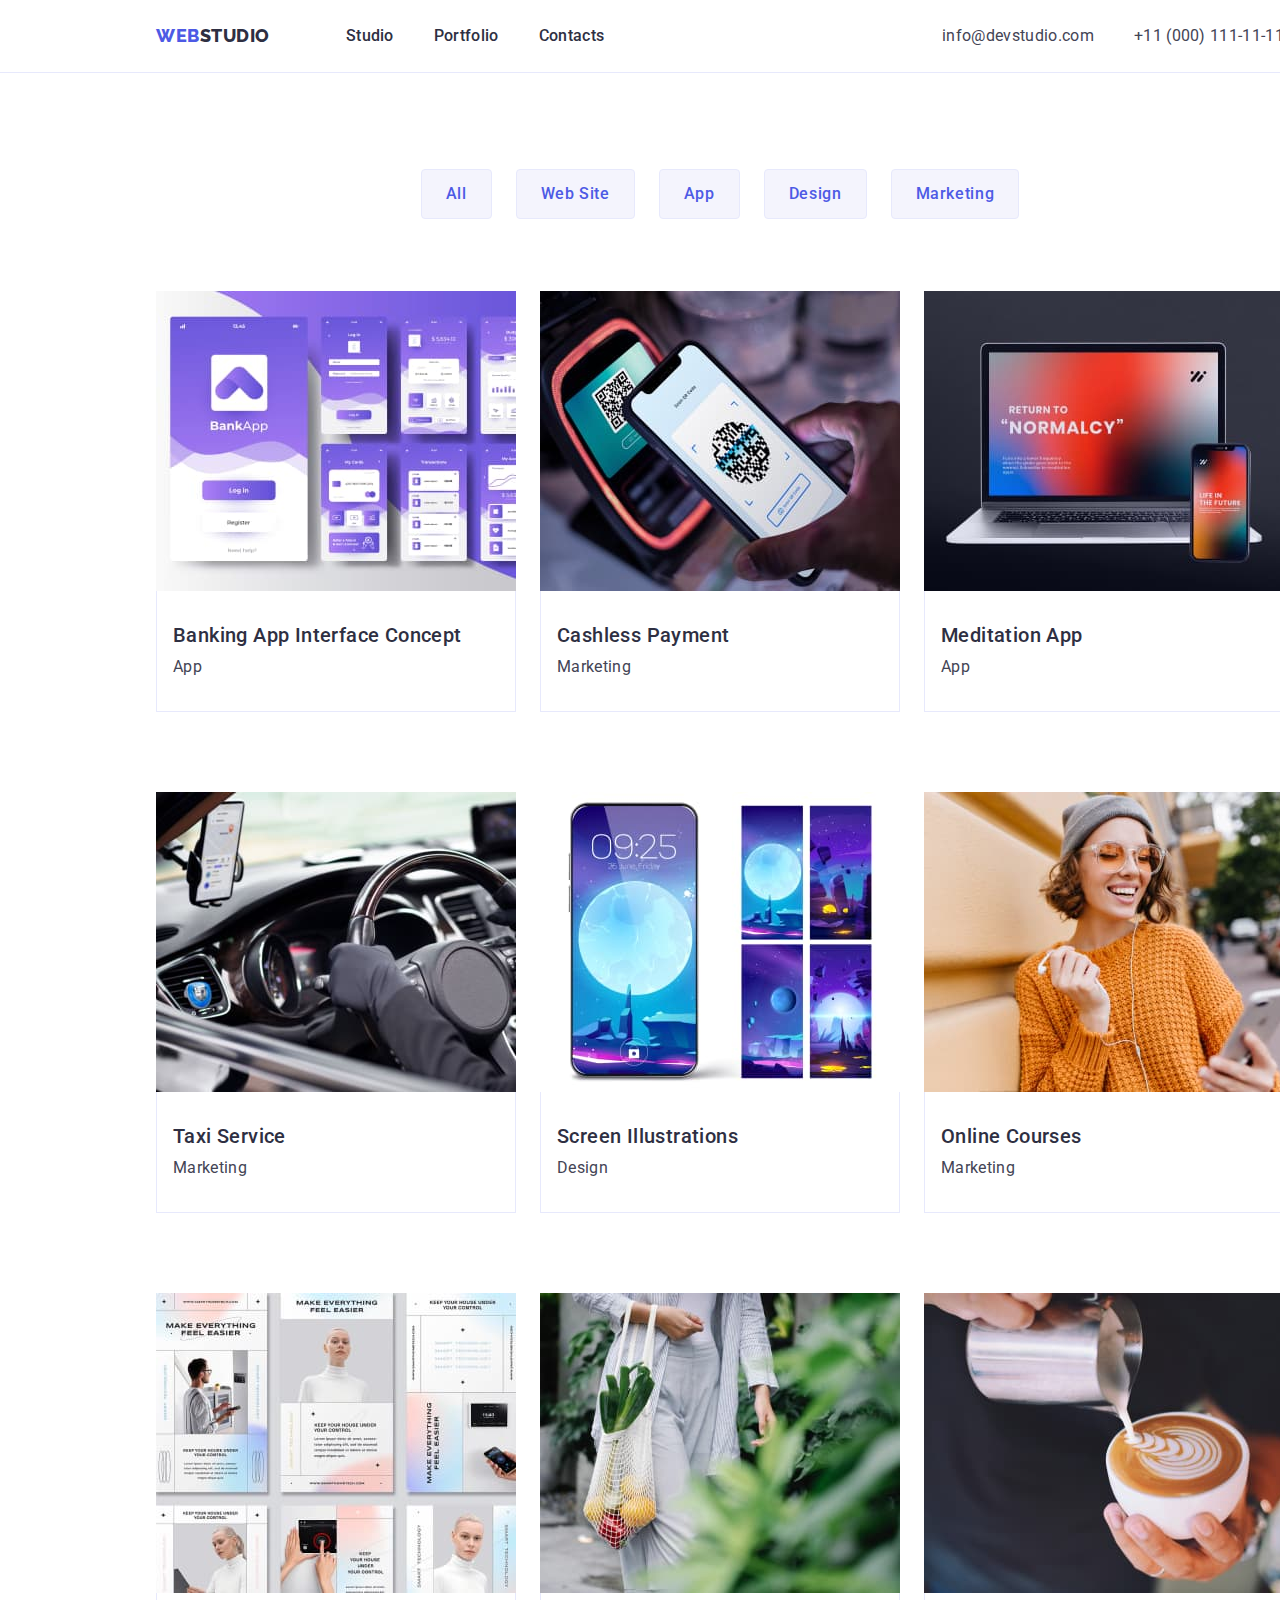
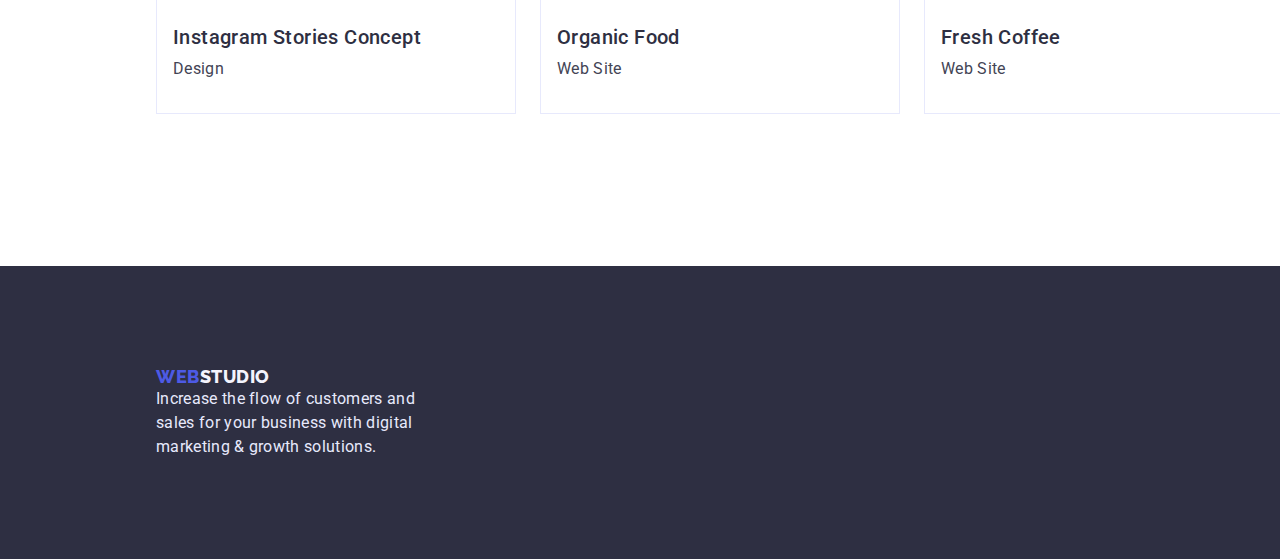
==== commit 24b528d3: "finish" ====
--- a/portfolio.html
+++ b/portfolio.html
@@ -17,152 +17,151 @@
 </head>
 
 <body>
-    <header>
-        <div class="header-page">
-            <div class="container header-container">
-                <nav class="page-nav">
-                    <a class="logo link" href="">Web<span class="header-logo">Studio</span></a>
-                    <ul class="list menu">
-                        <li class="menu-nav"><a class="menu-link link " href="./index.html">Studio</a></li>
-                        <li class="menu-nav"><a class="menu-link link " href="./portfolio.html">Portfolio</a></li>
-                        <li class="menu-nav"><a class="menu-link link " href="">Contacts</a></li>
-                    </ul>
-                </nav>
-                <address class="contacts">
-                    <ul class="list menu-item">
-                        <li class="e-mail">
-                            <a class="contacts-menu link" href="mailto:info@devstudio.com">info@devstudio.com</a>
+    <div class="page">
+        <header>
+            <div class="header-page">
+                <div class="container header-container">
+                    <nav class="page-nav">
+                        <a class="logo link" href="">Web<span class="header-logo">Studio</span></a>
+                        <ul class="list menu">
+                            <li class="menu-nav"><a class="menu-link link " href="./index.html">Studio</a></li>
+                            <li class="menu-nav"><a class="menu-link link " href="./portfolio.html">Portfolio</a></li>
+                            <li class="menu-nav"><a class="menu-link link " href="">Contacts</a></li>
+                        </ul>
+                    </nav>
+                    <address class="contacts">
+                        <ul class="list menu-item">
+                            <li class="e-mail">
+                                <a class="contacts-menu link" href="mailto:info@devstudio.com">info@devstudio.com</a>
+                            </li>
+                            <li>
+                                <a class="contacts-menu link" href="tel:+110001111111">+11 (000) 111-11-11</a>
+                            </li>
+                        </ul>
+                    </address>
+                </div>
+            </div>
+        
+        </header>
+        <main>
+            <!-- Projects -->
+            <section class="section-projects">
+                <div class="container">
+                    <h1 class="visually-hidden">Projects</h1>
+                    <ul class="list filter-btn">
+                        <li class="filter-btn-item">
+                            <button class="filter-btn-activ" type="button">All</button>
                         </li>
-                        <li>
-                            <a class="contacts-menu link" href="tel:+110001111111">+11 (000) 111-11-11</a>
+                        <li class="filter-btn-item">
+                            <button class="filter-btn-activ" type="button">Web Site</button>
+                        </li>
+                        <li class="filter-btn-item">
+                            <button class="filter-btn-activ" type="button">App</button>
+                        </li>
+                        <li class="filter-btn-item">
+                            <button class="filter-btn-activ" type="button">Design</button>
+                        </li>
+                        <li class="filter-btn-item">
+                            <button class="filter-btn-activ" type="button">Marketing</button>
                         </li>
                     </ul>
-                </address>
+        
+                    <ul class="list projects-card">
+                        <li class="projects-card-item">
+                            <a class="link" href="">
+                                <img src="./images/banking-app.jpg" alt="banking-app" width="360" height="300" /></a>
+                            <div class="card-data">
+                                <h2 class="card-title">Banking App Interface Concept</h2>
+                                <p class="card-text">App</p>
+                            </div>
+                        </li>
+                        <li class="projects-card-item">
+                            <a class="link" href="">
+                                <img src="./images/cachleess-payment.jpg" alt="cachleess-payment" width="360" height="300" /></a>
+                            <div class="card-data">
+                                <h2 class="card-title">Cashless Payment</h2>
+                                <p class="card-text">Marketing</p>
+                            </div>
+                        </li>
+                        <li class="projects-card-item">
+                            <a class="link" href="">
+                                <img src="./images/meditaion-app.jpg" alt="meditaion-app" width="360" height="300" /></a>
+                            <div class="card-data">
+                                <h2 class="card-title">Meditation App</h2>
+                                <p class="card-text">App</p>
+                            </div>
+                        </li>
+                        <li class="projects-card-item">
+                            <a class="link" href="">
+                                <img src="./images/taxi-service.jpg" alt="taxi-service" width="360" height="300" /></a>
+        
+                            <div class="card-data">
+                                <h2 class="card-title">Taxi Service</h2>
+                                <p class="card-text">Marketing</p>
+                            </div>
+                        </li>
+                        <li class="projects-card-item">
+                            <a class="link" href="">
+                                <img src="./images/screen-illustration.jpg" alt="screen-illustration" width="360" height="300" /></a>
+        
+                            <div class="card-data">
+                                <h2 class="card-title">Screen Illustrations</h2>
+                                <p class="card-text">Design</p>
+                            </div>
+                        </li>
+                        <li class="projects-card-item">
+                            <a class="link" href="">
+                                <img src="./images/online-courses.jpg" alt="online-courses" width="360" height="300" /></a>
+                            <div class="card-data">
+                                <h2 class="card-title">Online Courses</h2>
+                                <p class="card-text">Marketing</p>
+                            </div>
+                        </li>     
+                        <li class="projects-card-item">
+                            <a class="link" href="">
+                                <img src="./images/instagram-stories.jpg" alt="instagram-stories" width="360" height="300" /></a>       
+                            <div class="card-data">
+                                <h2 class="card-title">Instagram Stories Concept</h2>
+                                <p class="card-text">Design</p>
+                            </div>
+                        </li>
+                        <li class="projects-card-item">
+                            <a class="link" href="">
+                                <img src="./images/organic-food.jpg" alt="organic-food" width="360" height="300" /></a>
+        
+                            <div class="card-data">
+                                <h2 class="card-title">Organic Food</h2>
+                                <p class="card-text">Web Site</p>
+                            </div>
+                        </li>
+                        <li class="projects-card-item">
+                            <a class="link" href="">
+                                <img src="./images/fresh-coffe.jpg" alt="fresh-coffe" width="360" height="300" /></a>
+        
+                            <div class="card-data">
+                                <h2 class="card-title">Fresh Coffee</h2>
+                                <p class="card-text">Web Site</p>
+                            </div>
+                        </li>
+        
+                    </ul>
+                </div>
+            </section>
+        
+        </main>
+        <!-- footer -->
+        <footer class="footer-color">
+            <div class="container  fotter-page">
+                <a class="logo link" href="./index.html">Web<span class="footter-logo">Studio</span></a>
+                <p class="fotter-text">
+                    Increase the flow of customers and sales for your business with digital marketing & growth solutions.
+                </p>
             </div>
-        </div>
+        
+        </footer>
+
+    </div>
     
-    </header>
-    <main>
-        <!-- Projects -->
-        <section class="section-projects">
-            <div class="container">
-                            <h1 class="visually-hidden">Projects</h1>
-                            <ul class="list filter-btn">
-                                <li class="filter-btn-item">
-                                    <button class="filter-btn-activ" type="button">All</button>
-                                </li>
-                                <li class="filter-btn-item">
-                                    <button class="filter-btn-activ" type="button">Web Site</button>
-                                </li>
-                                <li class="filter-btn-item">
-                                    <button class="filter-btn-activ" type="button">App</button>
-                                </li>
-                                <li class="filter-btn-item">
-                                    <button class="filter-btn-activ" type="button">Design</button>
-                                </li>
-                                <li class="filter-btn-item">
-                                    <button class="filter-btn-activ" type="button">Marketing</button>
-                                </li>
-                            </ul>
-
-            <ul class="list projects-card">
-                <li class="projects-card-item">
-                    <a class="link" href="">
-                        <img src="./images/banking-app.jpg" alt="banking-app" width="360" height="300"/></a>
-                    <div class="card-data">
-                        <h2 class="card-title">Banking App Interface Concept</h2>
-                        <p class="card-text">App</p>
-                    </div>
-                </li>
-                <li class="projects-card-item">
-                    <a class="link" href="">
-                        <img src="./images/cachleess-payment.jpg" alt="cachleess-payment" width="360" height="300"/></a>
-                    <div class="card-data">
-                        <h2 class="card-title">Cashless Payment</h2>
-                        <p class="card-text">Marketing</p>
-                    </div>
-                </li>
-                <li class="projects-card-item">
-                    <a class="link" href="">
-                        <img src="./images/meditaion-app.jpg" alt="meditaion-app" width="360" height="300"/></a>
-                    
-                    <div class="card-data">
-                        <h2 class="card-title">Meditation App</h2>
-                    <p class="card-text">App</p>
-                    </div>
-                </li>
-                <li class="projects-card-item">
-                    <a class="link" href="">
-                        <img src="./images/taxi-service.jpg" alt="taxi-service" width="360" height="300"/></a>
-                    
-                    <div class="card-data">
-                        <h2 class="card-title">Taxi Service</h2>
-                        <p class="card-text">Marketing</p>
-                    </div>
-                </li>
-                <li class="projects-card-item">
-                    <a class="link" href="">
-                        <img src="./images/screen-illustration.jpg" alt="screen-illustration" width="360" height="300"/></a>
-                    
-                    <div class="card-data">
-                        <h2 class="card-title">Screen Illustrations</h2>
-                        <p class="card-text">Design</p>
-                    </div>
-                </li>
-                <li class="projects-card-item">
-                    <a class="link" href="">
-                        <img src="./images/online-courses.jpg" alt="online-courses" width="360" height="300"/></a>
-                    
-                    <div class="card-data">
-                        <h2 class="card-title">Online Courses</h2>
-                        <p class="card-text">Marketing</p>
-                    </div>
-                </li>
-
-                <li class="projects-card-item">
-                    <a class="link" href="">
-                        <img src="./images/instagram-stories.jpg" alt="instagram-stories" width="360" height="300"/></a>
-                    
-                    <div class="card-data">
-                        <h2 class="card-title">Instagram Stories Concept</h2>
-                        <p class="card-text">Design</p>
-                    </div>
-                </li>
-                <li class="projects-card-item">
-                    <a class="link" href="">
-                        <img src="./images/organic-food.jpg" alt="organic-food" width="360" height="300"/></a>
-                    
-                    <div class="card-data">
-                        <h2 class="card-title">Organic Food</h2>
-                        <p class="card-text">Web Site</p>
-                    </div>
-                </li>
-                <li class="projects-card-item">
-                        <a class="link" href="">
-                            <img src="./images/fresh-coffe.jpg" alt="fresh-coffe" width="360" height="300"/></a>
-                        
-                        <div class="card-data">
-                            <h2 class="card-title">Fresh Coffee</h2>
-                            <p class="card-text">Web Site</p>
-                        </div>
-                </li>
-            
-            </ul>
-            </div>
-        </section>
-       
-    </main>
-    <!-- footer -->
-<footer class="footer-color">
-    <div class="container  fotter-page">
-        <a class="logo link" href="./index.html">Web<span class="footter-logo">Studio</span></a>
-        <p class="fotter-text">
-            Increase the flow of customers and sales for your business with digital marketing & growth solutions.
-        </p>
-    </div>
-
-</footer>
-
 </body>
 
 </html>--- a/css/styles.css
+++ b/css/styles.css
@@ -53,7 +53,7 @@
     align-items: center;
    
 }
-.page-nav{
+.page-nav {
     display: flex;
     align-items: center;
 }
@@ -62,6 +62,10 @@
     align-items: center;
     
 }
+.menu-nav:first-child {
+    margin-left: 76px;
+}
+
 .menu-nav {
     margin-right: 40px;
 }
@@ -78,8 +82,6 @@
     letter-spacing: 0.03em;
     text-transform: uppercase;
     color: var(--logo-color);
-    margin-right: 76px;
-    padding-left: 15px;
 }
 .header-logo {
     color:var(--secondary-color);
@@ -128,7 +130,10 @@
 body {
        font-family: "Roboto", sans-serif;
         color: var(--primary-text-color);
-        min-width: 1440px;
+        
+}
+.page {
+    width: 1440px;
 }
 .hero-section {
     height: 600px;
@@ -174,18 +179,18 @@
 background-color: var(--accent-color); 
 }
 
+
+/* ======btn-portfolio ===*/
 .filter-btn {
-    /* width: 586px; */
-    height: 48px;
-    display: flex;
-    justify-content:center;
-    padding-left: 290px;
-    padding-right: 290px;
+    display: flex;
+    align-items: center;
+    justify-content: center;
     margin-bottom: 72px;
     gap: 24px;
 }
+
 .filter-btn-item {
-    width: calc((100% - 96px) / 5);
+    /* width: calc((100% - 96px) / 5); */
 }
 
 .filter-btn-activ {
@@ -194,7 +199,9 @@
         font-size: 16px;
         line-height: 1.5;
         letter-spacing: 0.04em;
+        padding: 12px 24px;
         color: var(--logo-color);
+        background: var(--footter-logo-color);
         border: 1px solid var(--fotter-text-color);
         border-radius: 4px;
 
@@ -206,6 +213,7 @@
     box-shadow: 0px 3px 1px rgba(0, 0, 0, 0.1), 0px 2px 1px rgba(0, 0, 0, 0.08), 0px 2px 2px rgba(0, 0, 0, 0.12);
 }
 
+/* ======btn-portfolio ===*/
 
 
 .main-title {
@@ -286,16 +294,16 @@
 .team-page {
     display: flex;
     gap: 24px;
-  
 }
 .team-page-item {
     width: calc((100% - 72px) / 4);
+    background: var(--main-titel-color);
     box-shadow: 0px 1px 6px rgba(46, 47, 66, 0.08), 0px 1px 1px rgba(46, 47, 66, 0.16), 0px 2px 1px rgba(46, 47, 66, 0.08);
         border-radius: 0px 0px 4px 4px;
 }
 
 .card-border {
-    margin-top: 32px;
+    padding-top: 32px;
     padding-left: 16px;
     padding-right: 16px;
     padding-bottom: 32px;
@@ -307,10 +315,10 @@
     gap: 48px 24px;
 }
 .projects-card-item {
-    border: 1px solid var(--fotter-text-color);
+    
     width: calc((100% - 48px) / 3);
     padding-bottom: 32px;
-    border-style:none solid solid solid;
+    /* border-style:none solid solid solid; */
 }
 
 .card-title {
@@ -323,8 +331,12 @@
        
 }
 .card-data {
-    margin-top: 32px;
-
+        padding-top: 32px;
+        padding-bottom: 32px;
+        padding-left: 16px;
+        padding-right: 16px;
+        border: 1px solid var(--fotter-text-color);
+        border-top: none;
 }
 .card-text {
         font-size: 16px;
@@ -344,7 +356,6 @@
     color: var(--footter-logo-color);
 }
 .fotter-page {
-    height: 310px;
     padding-top: 100px;
     padding-bottom: 100px;
 }
@@ -354,6 +365,5 @@
     letter-spacing: 0.02em;
     color: var(--fotter-text-color);
     width: 279px;
-    padding-left: 15px;
     
 }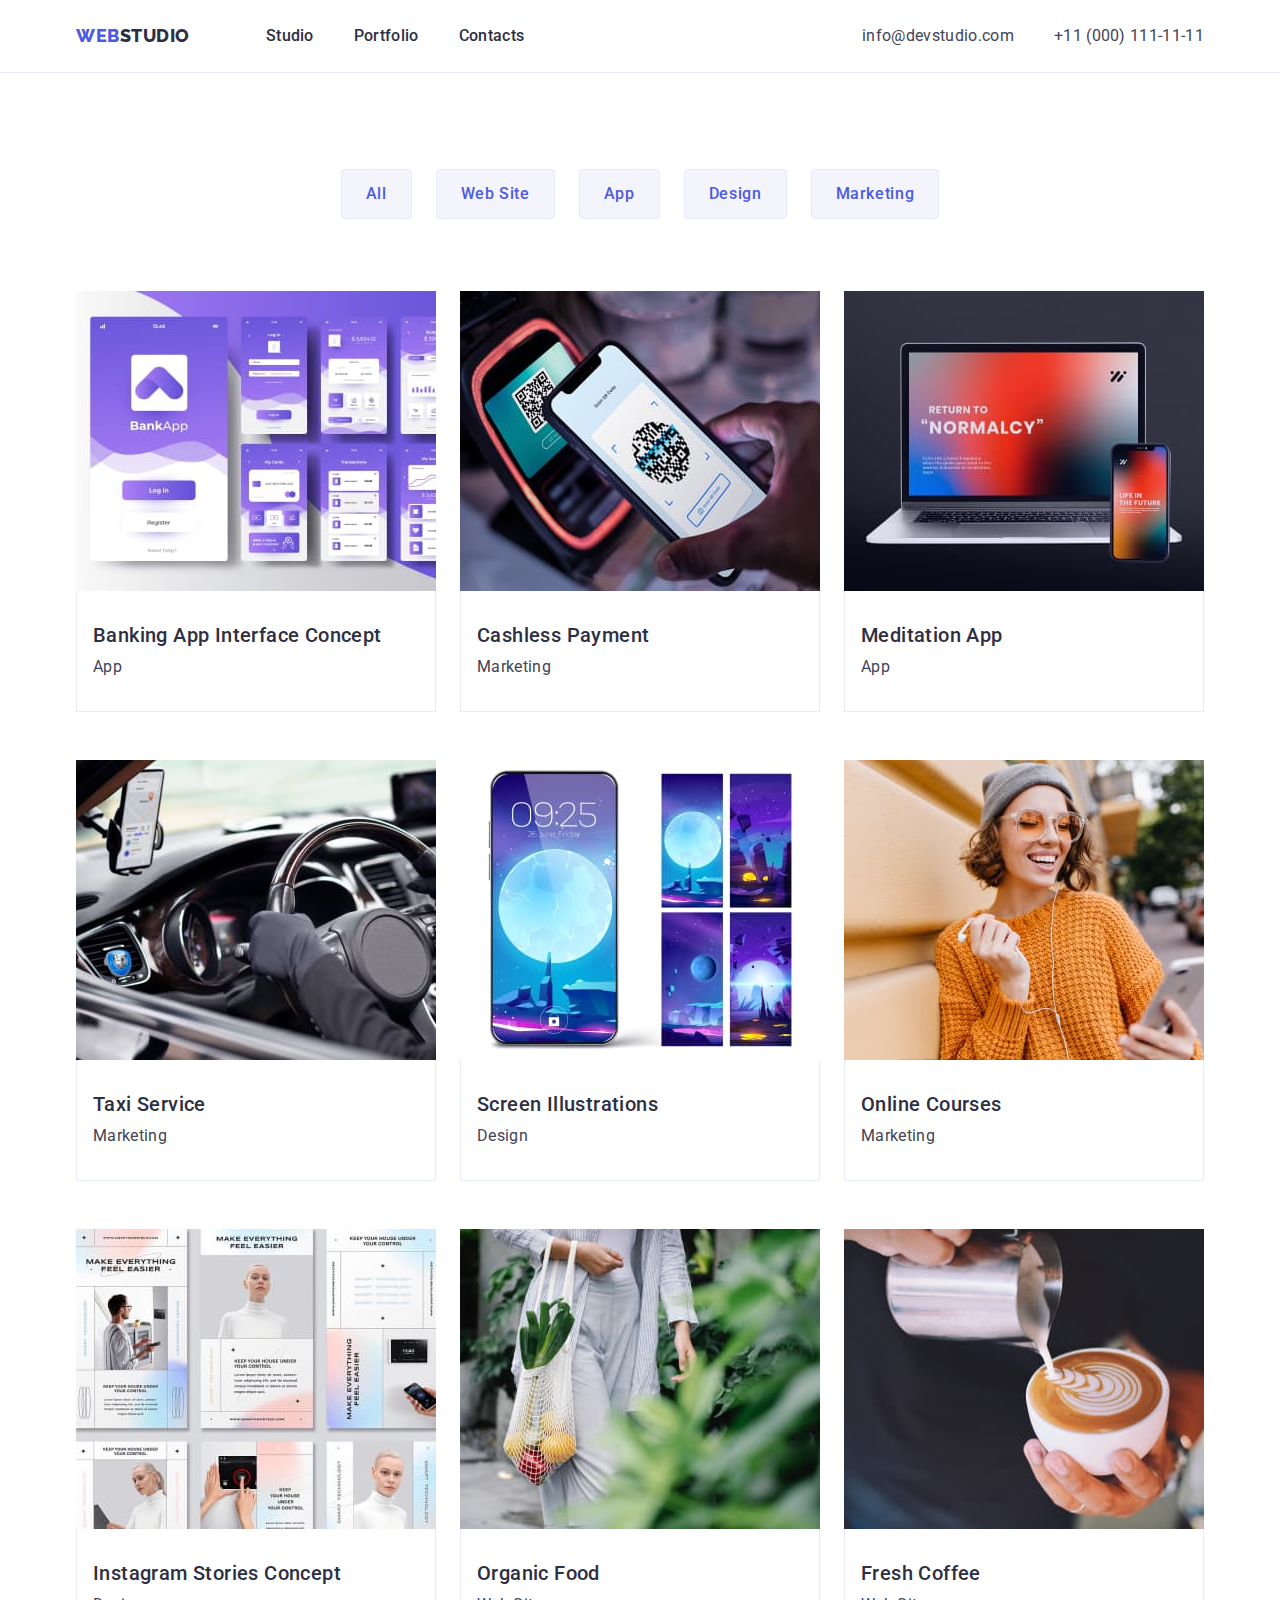
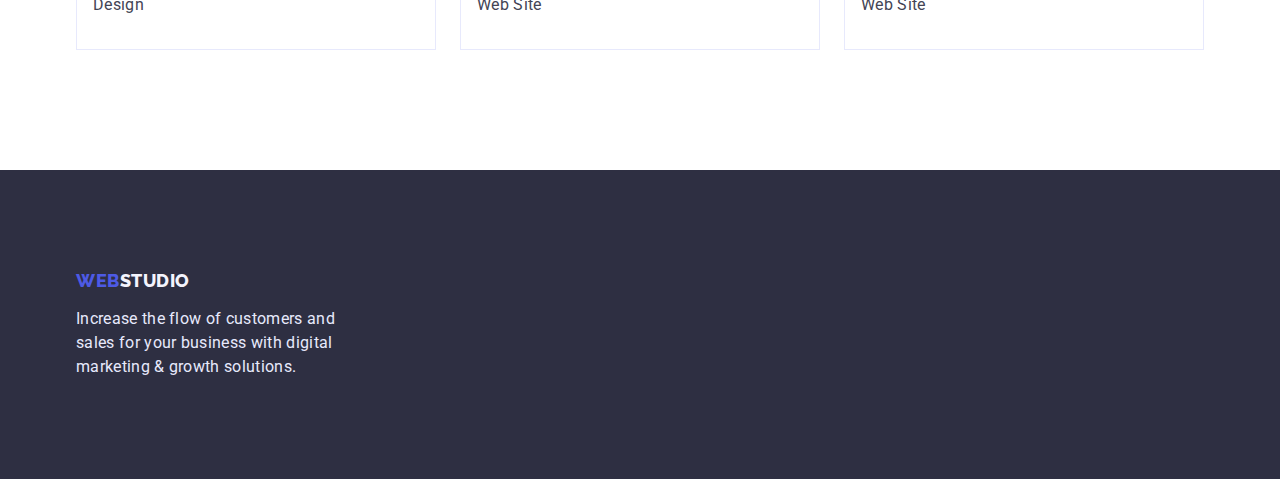
==== commit d8b418dc: "finish" ====
--- a/portfolio.html
+++ b/portfolio.html
@@ -17,9 +17,8 @@
 </head>
 
 <body>
-    <div class="page">
-        <header>
-            <div class="header-page">
+    
+        <header class="header-page">
                 <div class="container header-container">
                     <nav class="page-nav">
                         <a class="logo link" href="">Web<span class="header-logo">Studio</span></a>
@@ -40,8 +39,6 @@
                         </ul>
                     </address>
                 </div>
-            </div>
-        
         </header>
         <main>
             <!-- Projects -->
@@ -49,19 +46,19 @@
                 <div class="container">
                     <h1 class="visually-hidden">Projects</h1>
                     <ul class="list filter-btn">
-                        <li class="filter-btn-item">
+                        <li>
                             <button class="filter-btn-activ" type="button">All</button>
                         </li>
-                        <li class="filter-btn-item">
+                        <li>
                             <button class="filter-btn-activ" type="button">Web Site</button>
                         </li>
-                        <li class="filter-btn-item">
+                        <li>
                             <button class="filter-btn-activ" type="button">App</button>
                         </li>
-                        <li class="filter-btn-item">
+                        <li>
                             <button class="filter-btn-activ" type="button">Design</button>
                         </li>
-                        <li class="filter-btn-item">
+                        <li>
                             <button class="filter-btn-activ" type="button">Marketing</button>
                         </li>
                     </ul>
@@ -69,79 +66,89 @@
                     <ul class="list projects-card">
                         <li class="projects-card-item">
                             <a class="link" href="">
-                                <img src="./images/banking-app.jpg" alt="banking-app" width="360" height="300" /></a>
+                                <img src="./images/banking-app.jpg" alt="banking-app" width="360" height="300" />
                             <div class="card-data">
                                 <h2 class="card-title">Banking App Interface Concept</h2>
                                 <p class="card-text">App</p>
                             </div>
+                            </a>
+
                         </li>
                         <li class="projects-card-item">
                             <a class="link" href="">
-                                <img src="./images/cachleess-payment.jpg" alt="cachleess-payment" width="360" height="300" /></a>
+                                <img src="./images/cachleess-payment.jpg" alt="cachleess-payment" width="360" height="300" />
                             <div class="card-data">
                                 <h2 class="card-title">Cashless Payment</h2>
                                 <p class="card-text">Marketing</p>
                             </div>
+                            </a>
                         </li>
                         <li class="projects-card-item">
                             <a class="link" href="">
-                                <img src="./images/meditaion-app.jpg" alt="meditaion-app" width="360" height="300" /></a>
+                                <img src="./images/meditaion-app.jpg" alt="meditaion-app" width="360" height="300" />
                             <div class="card-data">
                                 <h2 class="card-title">Meditation App</h2>
                                 <p class="card-text">App</p>
                             </div>
+                            </a>
                         </li>
                         <li class="projects-card-item">
                             <a class="link" href="">
-                                <img src="./images/taxi-service.jpg" alt="taxi-service" width="360" height="300" /></a>
+                                <img src="./images/taxi-service.jpg" alt="taxi-service" width="360" height="300" />
         
                             <div class="card-data">
                                 <h2 class="card-title">Taxi Service</h2>
                                 <p class="card-text">Marketing</p>
                             </div>
+                            </a>
                         </li>
                         <li class="projects-card-item">
                             <a class="link" href="">
-                                <img src="./images/screen-illustration.jpg" alt="screen-illustration" width="360" height="300" /></a>
+                                <img src="./images/screen-illustration.jpg" alt="screen-illustration" width="360" height="300" />
         
                             <div class="card-data">
                                 <h2 class="card-title">Screen Illustrations</h2>
                                 <p class="card-text">Design</p>
                             </div>
+                            </a>
                         </li>
                         <li class="projects-card-item">
                             <a class="link" href="">
-                                <img src="./images/online-courses.jpg" alt="online-courses" width="360" height="300" /></a>
+                                <img src="./images/online-courses.jpg" alt="online-courses" width="360" height="300" />
                             <div class="card-data">
                                 <h2 class="card-title">Online Courses</h2>
                                 <p class="card-text">Marketing</p>
                             </div>
+                            </a>
                         </li>     
                         <li class="projects-card-item">
-                            <a class="link" href="">
-                                <img src="./images/instagram-stories.jpg" alt="instagram-stories" width="360" height="300" /></a>       
+                             <a class="link" href="">
+                                <img src="./images/instagram-stories.jpg" alt="instagram-stories" width="360" height="300" />      
                             <div class="card-data">
                                 <h2 class="card-title">Instagram Stories Concept</h2>
                                 <p class="card-text">Design</p>
                             </div>
+                            </a>
                         </li>
                         <li class="projects-card-item">
                             <a class="link" href="">
-                                <img src="./images/organic-food.jpg" alt="organic-food" width="360" height="300" /></a>
+                                <img src="./images/organic-food.jpg" alt="organic-food" width="360" height="300" />
         
                             <div class="card-data">
                                 <h2 class="card-title">Organic Food</h2>
                                 <p class="card-text">Web Site</p>
                             </div>
+                            </a>
                         </li>
                         <li class="projects-card-item">
                             <a class="link" href="">
-                                <img src="./images/fresh-coffe.jpg" alt="fresh-coffe" width="360" height="300" /></a>
+                                <img src="./images/fresh-coffe.jpg" alt="fresh-coffe" width="360" height="300" />
         
                             <div class="card-data">
                                 <h2 class="card-title">Fresh Coffee</h2>
                                 <p class="card-text">Web Site</p>
                             </div>
+                            </a>
                         </li>
         
                     </ul>
@@ -157,11 +164,7 @@
                     Increase the flow of customers and sales for your business with digital marketing & growth solutions.
                 </p>
             </div>
-        
         </footer>
-
-    </div>
-    
 </body>
 
 </html>--- a/css/styles.css
+++ b/css/styles.css
@@ -37,7 +37,7 @@
     padding-right: 15px;
     
     /* border: 1px solid tomato; */
-    /* background-color: tomato; */
+    
 }
 
 /*==============header============= */
@@ -61,9 +61,6 @@
     display: flex;
     align-items: center;
     
-}
-.menu-nav:first-child {
-    margin-left: 76px;
 }
 
 .menu-nav {
@@ -82,6 +79,7 @@
     letter-spacing: 0.03em;
     text-transform: uppercase;
     color: var(--logo-color);
+    margin-right: 76px;
 }
 .header-logo {
     color:var(--secondary-color);
@@ -132,9 +130,7 @@
         color: var(--primary-text-color);
         
 }
-.page {
-    width: 1440px;
-}
+
 .hero-section {
     height: 600px;
     padding-top: 188px;
@@ -189,10 +185,6 @@
     gap: 24px;
 }
 
-.filter-btn-item {
-    /* width: calc((100% - 96px) / 5); */
-}
-
 .filter-btn-activ {
         font-family: inherit;
         font-weight:500;
@@ -317,8 +309,6 @@
 .projects-card-item {
     
     width: calc((100% - 48px) / 3);
-    padding-bottom: 32px;
-    /* border-style:none solid solid solid; */
 }
 
 .card-title {
@@ -359,11 +349,12 @@
     padding-top: 100px;
     padding-bottom: 100px;
 }
+
 .fotter-text {
     font-size: 16px;
     line-height: 1.5;
     letter-spacing: 0.02em;
     color: var(--fotter-text-color);
     width: 279px;
-    
+    margin-top: 16px;
 }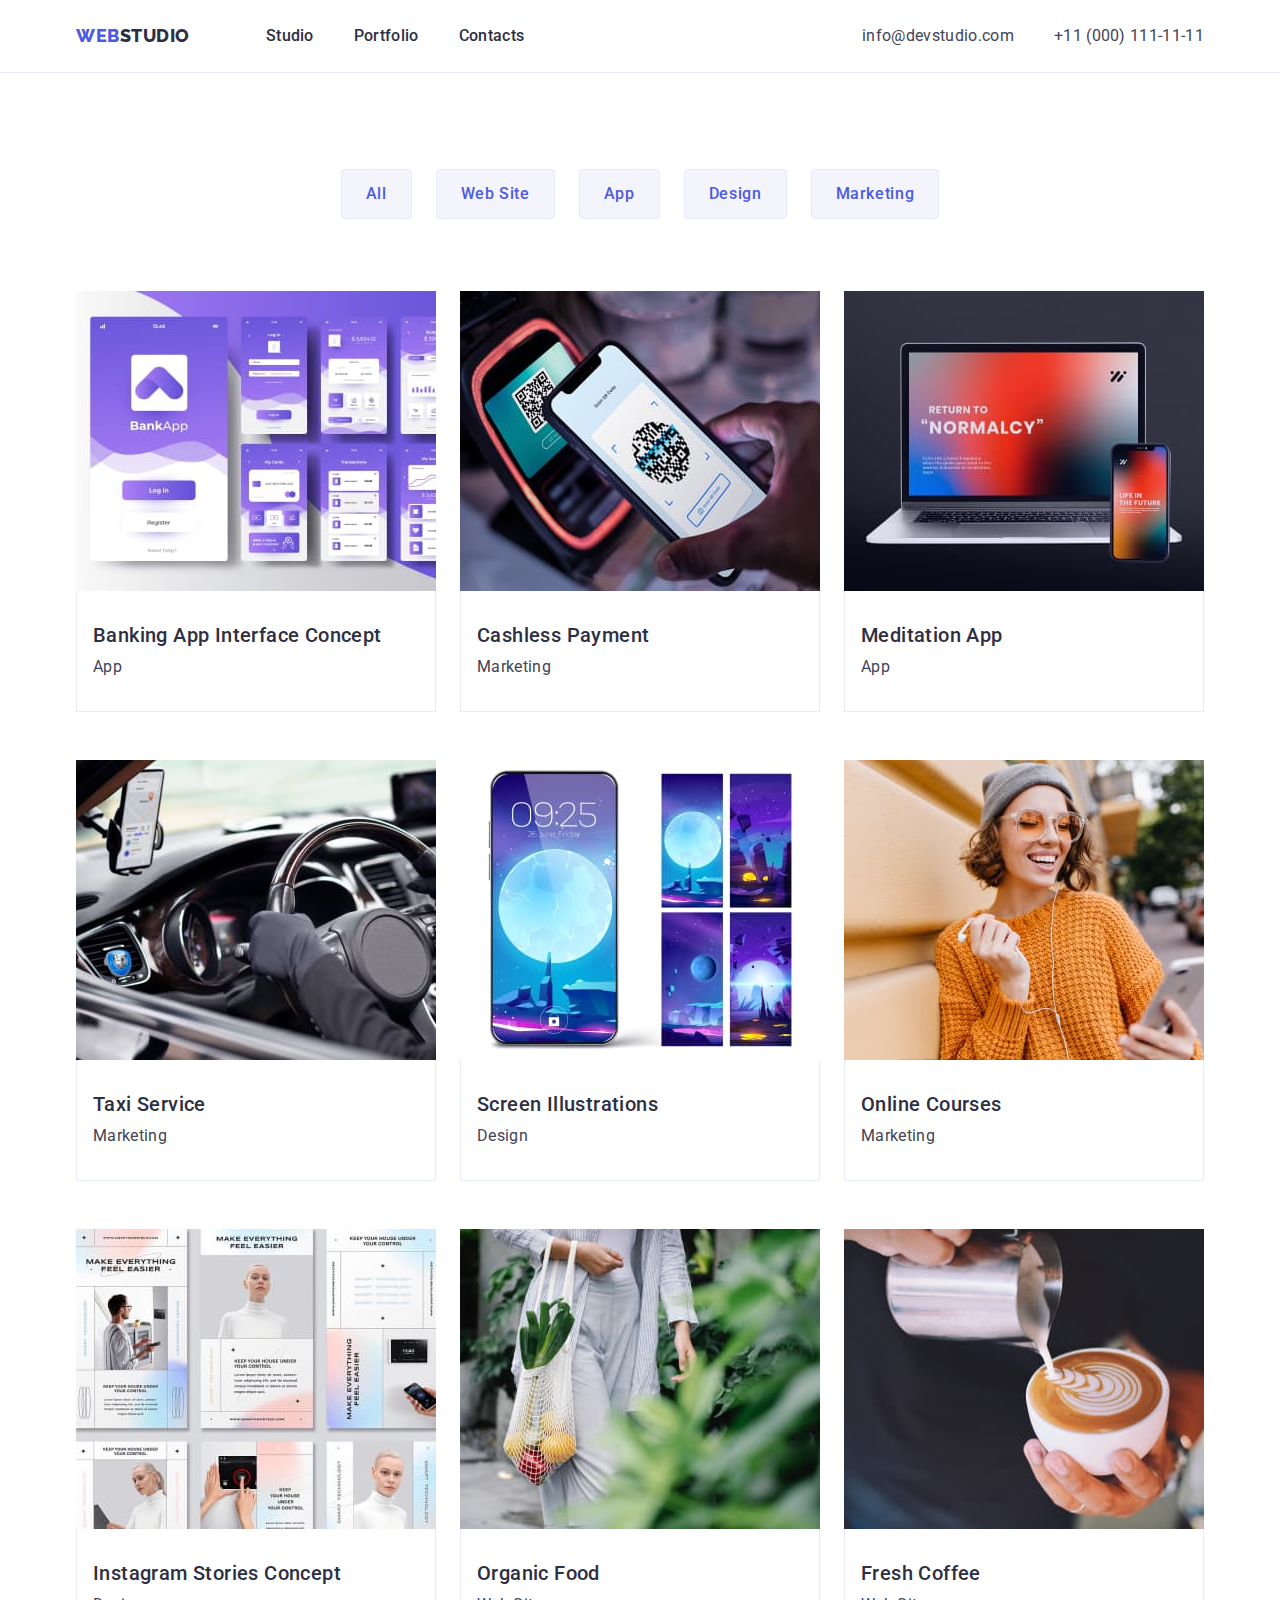
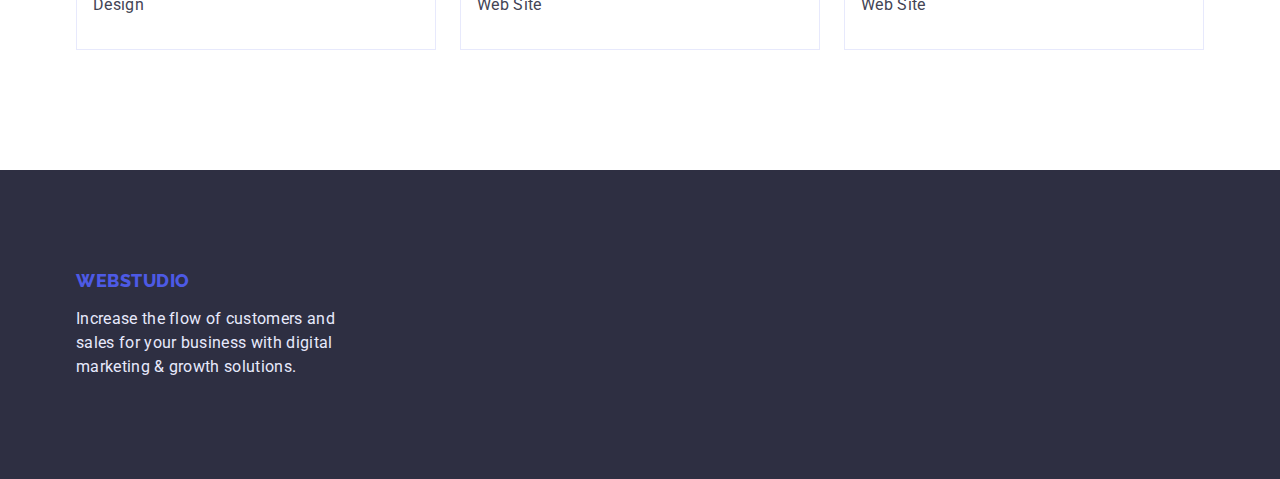
==== commit c04b8d30: "finish" ====
--- a/portfolio.html
+++ b/portfolio.html
@@ -157,9 +157,9 @@
         
         </main>
         <!-- footer -->
-        <footer class="footer-color">
-            <div class="container  fotter-page">
-                <a class="logo link" href="./index.html">Web<span class="footter-logo">Studio</span></a>
+        <footer class="footer">
+            <div class="container">
+                <a class="logo link logo-footer" href="./index.html">Web<span class="footter-logo">Studio</span></a>
                 <p class="fotter-text">
                     Increase the flow of customers and sales for your business with digital marketing & growth solutions.
                 </p>
--- a/css/styles.css
+++ b/css/styles.css
@@ -339,16 +339,15 @@
 
 /*================= body ==============*/
 /* =======footer===== */
-.footer-color {
+.footer {
     background-color:var(--secondary-color);
-}
-.footter-logo {
+    padding-top: 100px;
+        padding-bottom: 100px;
+}
+.footer-logo {
     color: var(--footter-logo-color);
 }
-.fotter-page {
-    padding-top: 100px;
-    padding-bottom: 100px;
-}
+
 
 .fotter-text {
     font-size: 16px;
@@ -357,4 +356,7 @@
     color: var(--fotter-text-color);
     width: 279px;
     margin-top: 16px;
+}
+.logo-footer {
+    margin: 0;
 }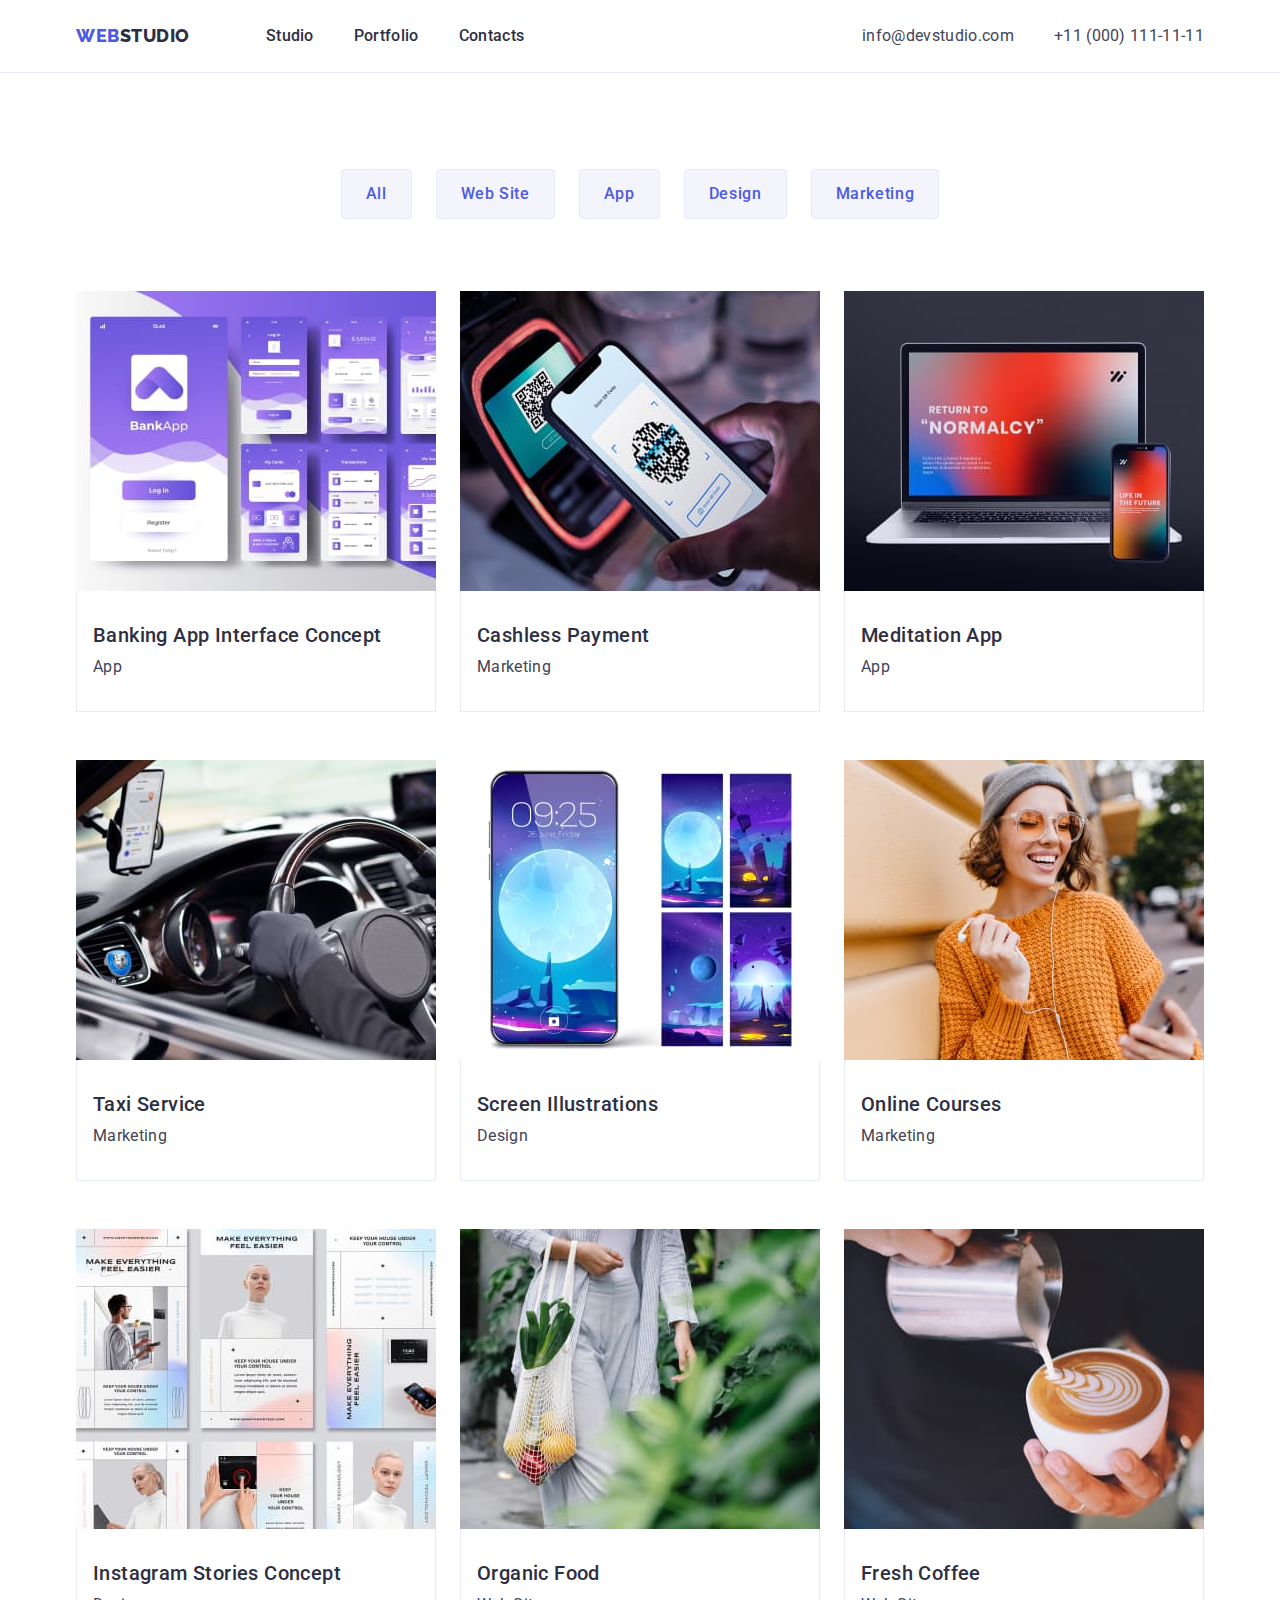
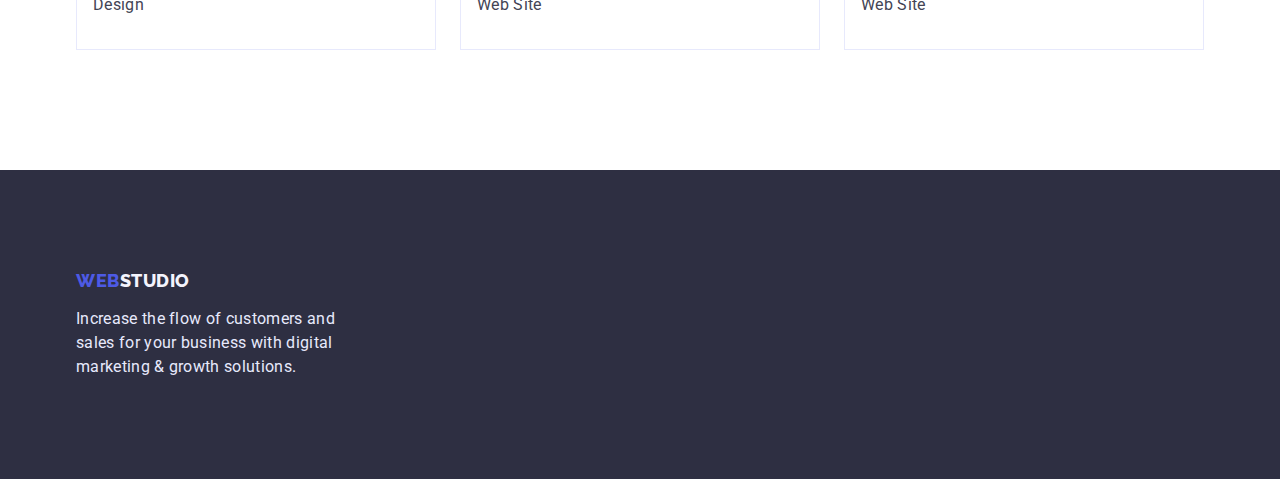
==== commit b9774636: "final" ====
--- a/portfolio.html
+++ b/portfolio.html
@@ -159,7 +159,7 @@
         <!-- footer -->
         <footer class="footer">
             <div class="container">
-                <a class="logo link logo-footer" href="./index.html">Web<span class="footter-logo">Studio</span></a>
+                <a class="logo link logo-footer" href="./index.html">Web<span class="footer-logo">Studio</span></a>
                 <p class="fotter-text">
                     Increase the flow of customers and sales for your business with digital marketing & growth solutions.
                 </p>
